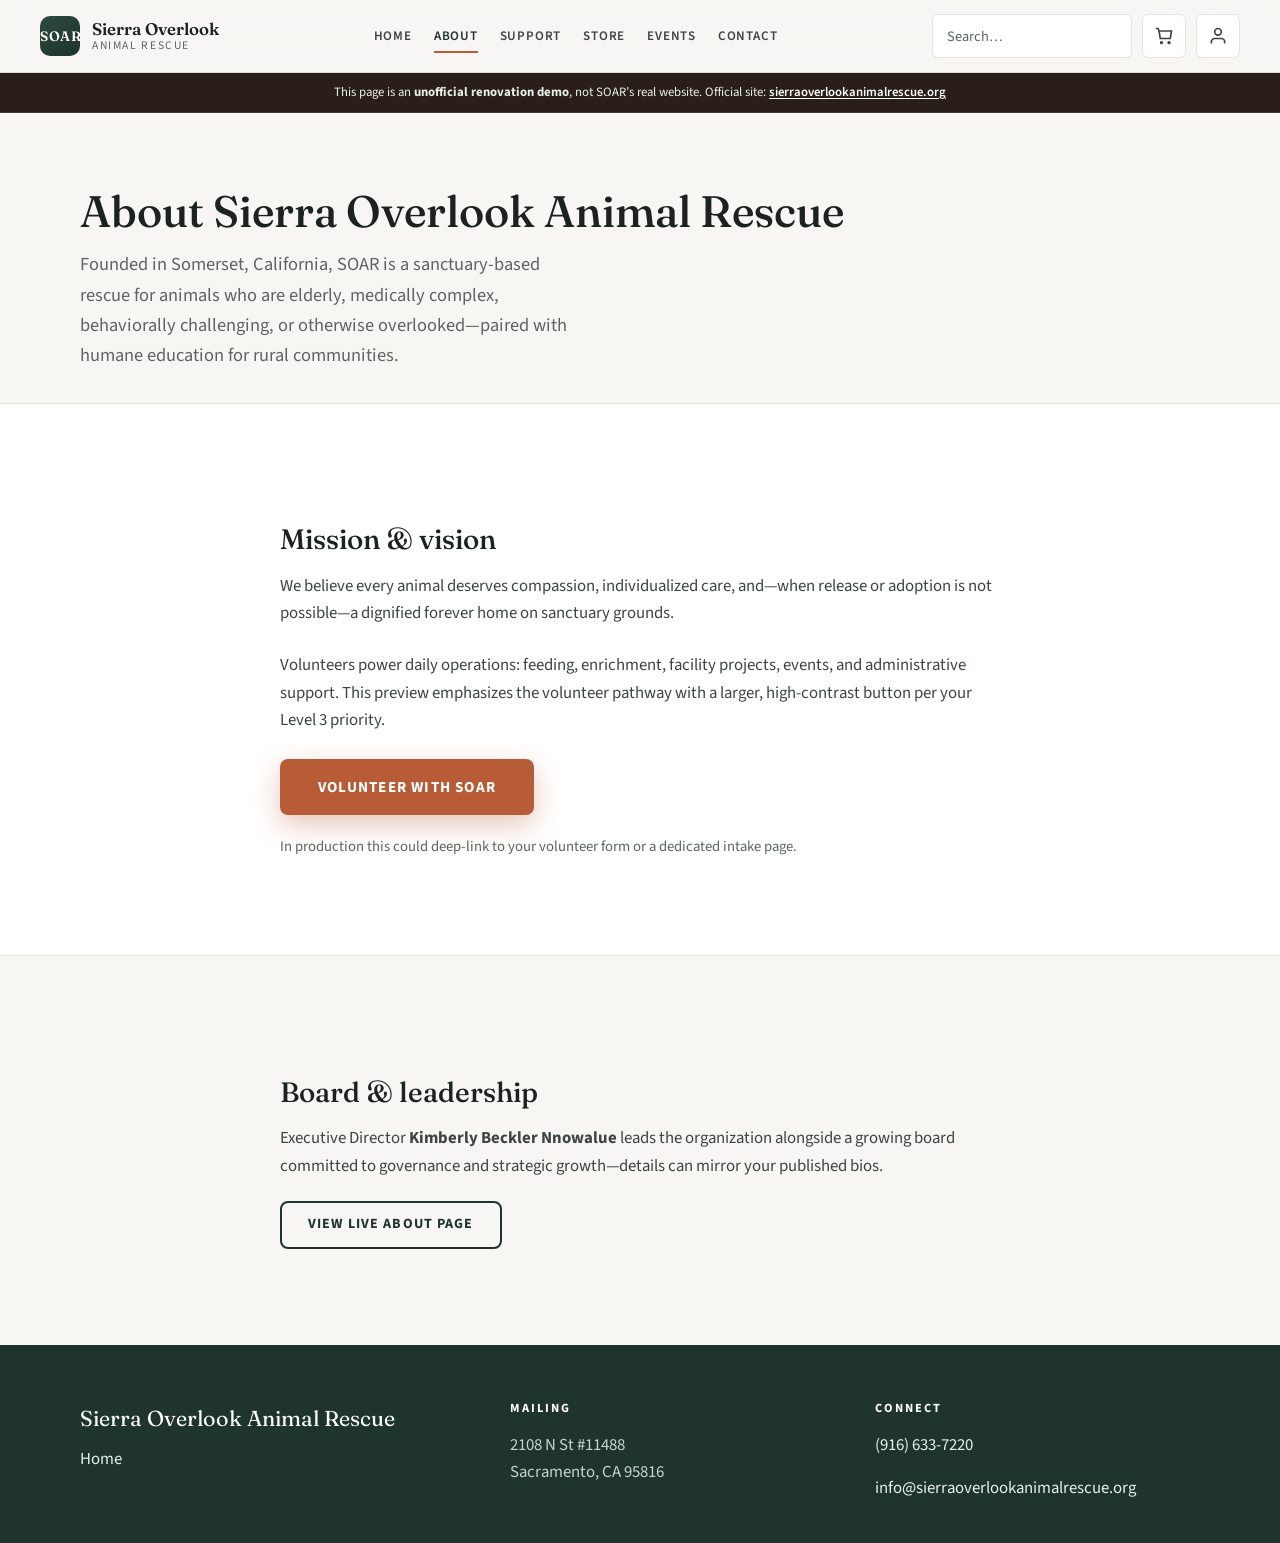
==== about.html @ 107700a0 "feat(soar-demo): add static stakeholder preview with live Wix checkout handoff Purpose - Deliver a n" ====
<!DOCTYPE html>
<html lang="en">
<head>
  <meta charset="UTF-8" />
  <meta name="viewport" content="width=device-width, initial-scale=1.0" />
  <title>SOAR website revamp — unofficial demo · About</title>
  <meta name="description" content="Unofficial demo page — not the official Sierra Overlook Animal Rescue website." />
  <link rel="preconnect" href="https://fonts.googleapis.com" />
  <link rel="preconnect" href="https://fonts.gstatic.com" crossorigin />
  <link href="https://fonts.googleapis.com/css2?family=Fraunces:ital,opsz,wght@0,9..144,400;0,9..144,500;0,9..144,600&family=Source+Sans+3:ital,wght@0,400;0,600;0,700&display=swap" rel="stylesheet" />
  <link rel="stylesheet" href="css/soar-prototype.css" />
</head>
<body>
  <header class="site-header">
    <div class="site-header__inner">
      <a class="brand" href="index.html">
        <span class="brand__mark" aria-hidden="true">SOAR</span>
        <span class="brand__text">
          <span class="brand__name">Sierra Overlook</span>
          <span class="brand__tag">Animal Rescue</span>
        </span>
      </a>
      <button type="button" class="nav-toggle" aria-label="Open menu" aria-expanded="false"><span></span></button>
      <div class="nav-primary-wrap">
        <nav aria-label="Primary">
          <ul class="nav-primary">
            <li><a href="index.html">Home</a></li>
            <li><a href="about.html" aria-current="page">About</a></li>
            <li><a href="support.html">Support</a></li>
            <li><a href="store.html">Store</a></li>
            <li><a href="events.html">Events</a></li>
            <li><a href="index.html#contact">Contact</a></li>
          </ul>
        </nav>
      </div>
      <div class="header-tools">
        <form class="header-search-form" role="search" method="get" action="https://www.sierraoverlookanimalrescue.org/search" target="_blank" rel="noopener noreferrer">
          <input type="search" name="q" class="header-search" placeholder="Search…" aria-label="Search the live SOAR site" autocomplete="off" />
        </form>
        <a class="icon-btn" href="https://www.sierraoverlookanimalrescue.org/cart-page" target="_blank" rel="noopener noreferrer" aria-label="Shopping cart (opens live checkout)">
          <svg viewBox="0 0 24 24" fill="none" stroke="currentColor" stroke-width="2" aria-hidden="true"><path d="M6 6h15l-1.5 9h-12L6 6zm0 0L5 3H2"/><circle cx="9" cy="20" r="1"/><circle cx="18" cy="20" r="1"/></svg>
        </a>
        <a class="icon-btn" href="https://www.sierraoverlookanimalrescue.org/" target="_blank" rel="noopener noreferrer" aria-label="Open live SOAR site" title="Live site (member tools, if enabled)">
          <svg viewBox="0 0 24 24" fill="none" stroke="currentColor" stroke-width="2" aria-hidden="true"><path d="M20 21v-2a4 4 0 0 0-4-4H8a4 4 0 0 0-4 4v2"/><circle cx="12" cy="7" r="4"/></svg>
        </a>
      </div>
    </div>
  </header>
  <p class="demo-disclaimer" role="note">This page is an <strong>unofficial renovation demo</strong>, not SOAR’s real website. Official site: <a href="https://www.sierraoverlookanimalrescue.org/" target="_blank" rel="noopener noreferrer">sierraoverlookanimalrescue.org</a></p>

  <main>
    <div class="wrap page-hero">
      <h1>About Sierra Overlook Animal Rescue</h1>
      <p class="lede">Founded in Somerset, California, SOAR is a sanctuary-based rescue for animals who are elderly, medically complex, behaviorally challenging, or otherwise overlooked—paired with humane education for rural communities.</p>
    </div>

    <section class="section section--surface">
      <div class="wrap" style="max-width:720px;">
        <h2 style="font-size:1.75rem;margin-bottom:16px;">Mission &amp; vision</h2>
        <p style="margin-bottom:24px;">We believe every animal deserves compassion, individualized care, and—when release or adoption is not possible—a dignified forever home on sanctuary grounds.</p>
        <p style="margin-bottom:24px;">Volunteers power daily operations: feeding, enrichment, facility projects, events, and administrative support. This preview emphasizes the volunteer pathway with a larger, high-contrast button per your Level 3 priority.</p>
        <a class="btn btn--primary btn--volunteer" href="mailto:info@sierraoverlookanimalrescue.org?subject=Volunteer%20inquiry">Volunteer with SOAR</a>
        <p style="margin-top:20px;font-size:0.92rem;color:var(--muted);">In production this could deep-link to your volunteer form or a dedicated intake page.</p>
      </div>
    </section>

    <section class="section">
      <div class="wrap" style="max-width:720px;">
        <h2 style="font-size:1.75rem;margin-bottom:16px;">Board &amp; leadership</h2>
        <p>Executive Director <strong>Kimberly Beckler Nnowalue</strong> leads the organization alongside a growing board committed to governance and strategic growth—details can mirror your published bios.</p>
        <p style="margin-top:20px;"><a class="btn btn--outline" href="https://www.sierraoverlookanimalrescue.org/about-soar" target="_blank" rel="noopener noreferrer">View live About page</a></p>
      </div>
    </section>
  </main>

  <footer class="site-footer">
    <div class="wrap footer-grid">
      <div>
        <p class="footer-brand">Sierra Overlook Animal Rescue</p>
        <p><a href="index.html">Home</a></p>
      </div>
      <div>
        <h3>Mailing</h3>
        <p>2108 N St #11488<br />Sacramento, CA 95816</p>
      </div>
      <div>
        <h3>Connect</h3>
        <p><a href="tel:+19166337220">(916) 633-7220</a></p>
        <p><a href="mailto:info@sierraoverlookanimalrescue.org">info@sierraoverlookanimalrescue.org</a></p>
      </div>
    </div>
  </footer>
  <script src="js/nav.js"></script>
</body>
</html>
---- css/soar-prototype.css ----
/* SOAR executive preview — modern minimal nonprofit prototype
   Replace Unsplash placeholders with Dropbox / brand photography before launch. */

:root {
  --bg: #f7f6f3;
  --bg-warm: #f0ebe3;
  --surface: #ffffff;
  --ink: #1c221e;
  --ink-soft: #3d4540;
  --muted: #5c6560;
  --line: rgba(28, 34, 30, 0.12);
  --forest: #2c4a3e;
  --forest-deep: #1e342c;
  --sage: #5a7d6c;
  --accent: #b85c38;
  --accent-hover: #9d4d2e;
  --accent-soft: rgba(184, 92, 56, 0.12);
  --sky: #3a6b7a;
  --radius: 10px;
  --radius-lg: 16px;
  --shadow: 0 18px 50px rgba(28, 34, 30, 0.08);
  --shadow-sm: 0 6px 24px rgba(28, 34, 30, 0.06);
  --font-sans: "Source Sans 3", system-ui, -apple-system, sans-serif;
  --font-display: "Fraunces", Georgia, "Times New Roman", serif;
  --max: 1120px;
  --header-h: 72px;
  --tool-size: 44px;
}

*,
*::before,
*::after {
  box-sizing: border-box;
}

html {
  scroll-behavior: smooth;
}

body {
  margin: 0;
  font-family: var(--font-sans);
  font-size: 1.05rem;
  line-height: 1.65;
  color: var(--ink-soft);
  background: var(--bg);
  -webkit-font-smoothing: antialiased;
}

img {
  max-width: 100%;
  height: auto;
  display: block;
}

a {
  color: var(--forest-deep);
  text-decoration-thickness: 1px;
  text-underline-offset: 3px;
}

a:hover {
  color: var(--accent);
}

h1,
h2,
h3,
h4 {
  font-family: var(--font-display);
  font-weight: 500;
  color: var(--ink);
  line-height: 1.2;
}

p {
  margin: 0 0 1rem;
}

p:last-child {
  margin-bottom: 0;
}

.wrap {
  width: min(100% - 40px, var(--max));
  margin-inline: auto;
}

/* —— Header —— */
.demo-disclaimer {
  margin: 0;
  padding: 10px 20px;
  text-align: center;
  font-size: 0.8rem;
  line-height: 1.45;
  color: #e8f0ec;
  background: #2a1f18;
  border-bottom: 1px solid rgba(255, 255, 255, 0.12);
}

.demo-disclaimer a {
  color: #fff;
  font-weight: 600;
  text-decoration: underline;
  text-underline-offset: 2px;
}

.demo-disclaimer a:hover {
  color: #f0d6c8;
}

.site-header {
  position: sticky;
  top: 0;
  z-index: 50;
  background: rgba(247, 246, 243, 0.92);
  backdrop-filter: blur(12px);
  border-bottom: 1px solid var(--line);
}

.site-header__inner {
  display: flex;
  align-items: center;
  justify-content: space-between;
  gap: 20px;
  min-height: var(--header-h);
  width: min(100% - 40px, calc(var(--max) + 80px));
  margin-inline: auto;
  padding-block: 10px;
}

.brand {
  display: flex;
  align-items: center;
  gap: 12px;
  text-decoration: none;
  color: inherit;
  flex-shrink: 0;
}

.brand__mark {
  width: 40px;
  height: 40px;
  border-radius: 10px;
  background: linear-gradient(145deg, var(--forest), var(--forest-deep));
  display: grid;
  place-items: center;
  color: #fff;
  font-family: var(--font-display);
  font-size: 0.85rem;
  font-weight: 600;
  letter-spacing: 0.04em;
}

.brand__text {
  display: flex;
  flex-direction: column;
  line-height: 1.15;
}

.brand__name {
  font-family: var(--font-display);
  font-weight: 600;
  font-size: 1.05rem;
  color: var(--ink);
}

.brand__tag {
  font-size: 0.72rem;
  letter-spacing: 0.14em;
  text-transform: uppercase;
  color: var(--muted);
}

.nav-primary {
  display: flex;
  flex-wrap: wrap;
  align-items: center;
  justify-content: center;
  gap: 6px 22px;
  list-style: none;
  margin: 0;
  padding: 0;
}

.nav-primary a {
  font-size: 0.82rem;
  font-weight: 600;
  letter-spacing: 0.06em;
  text-transform: uppercase;
  text-decoration: none;
  color: var(--ink-soft);
  padding: 6px 0;
  border-bottom: 2px solid transparent;
}

.nav-primary a:hover,
.nav-primary a[aria-current="page"] {
  color: var(--forest-deep);
  border-bottom-color: var(--accent);
}

.header-tools {
  display: flex;
  align-items: center;
  gap: 10px;
  flex-shrink: 0;
}

.header-search-form {
  margin: 0;
  display: flex;
  align-items: center;
}

.header-search {
  width: min(200px, 28vw);
  height: var(--tool-size);
  padding: 0 14px;
  border: 1px solid var(--line);
  border-radius: 6px;
  background: var(--surface);
  font: inherit;
  font-size: 0.9rem;
  color: var(--ink);
  outline: none;
  transition: border-color 0.2s, box-shadow 0.2s;
}

.header-search:focus {
  border-color: var(--forest);
  box-shadow: 0 0 0 3px rgba(44, 74, 62, 0.15);
}

.header-search::placeholder {
  color: var(--muted);
}

.icon-btn {
  width: var(--tool-size);
  height: var(--tool-size);
  display: inline-flex;
  align-items: center;
  justify-content: center;
  border: 1px solid var(--line);
  border-radius: 6px;
  background: var(--surface);
  color: var(--ink-soft);
  text-decoration: none;
  transition: background 0.2s, border-color 0.2s, color 0.2s;
}

.icon-btn:hover {
  background: var(--bg-warm);
  border-color: rgba(44, 74, 62, 0.25);
  color: var(--forest-deep);
}

.icon-btn svg {
  width: 20px;
  height: 20px;
}

.nav-toggle {
  display: none;
  width: var(--tool-size);
  height: var(--tool-size);
  border: 1px solid var(--line);
  border-radius: 6px;
  background: var(--surface);
  align-items: center;
  justify-content: center;
  cursor: pointer;
}

.nav-toggle span {
  display: block;
  width: 18px;
  height: 2px;
  background: var(--ink);
  position: relative;
}

.nav-toggle span::before,
.nav-toggle span::after {
  content: "";
  position: absolute;
  left: 0;
  width: 18px;
  height: 2px;
  background: var(--ink);
}

.nav-toggle span::before {
  top: -6px;
}
.nav-toggle span::after {
  top: 6px;
}

@media (max-width: 1020px) {
  .nav-toggle {
    display: inline-flex;
  }

  .nav-primary-wrap {
    position: fixed;
    inset: var(--header-h) 0 auto 0;
    background: var(--surface);
    border-bottom: 1px solid var(--line);
    padding: 20px 24px 24px;
    box-shadow: var(--shadow);
    display: none;
    z-index: 49;
  }

  body.nav-open .nav-primary-wrap {
    display: block;
  }

  .nav-primary {
    flex-direction: column;
    align-items: flex-start;
    gap: 4px;
  }

  .nav-primary a {
    display: block;
    padding: 10px 0;
    width: 100%;
    border-bottom: 1px solid var(--line);
  }

  .header-tools {
    gap: 8px;
  }

  .header-search {
    width: min(140px, 22vw);
    font-size: 0.85rem;
    padding: 0 10px;
  }
}

@media (max-width: 520px) {
  .header-search {
    display: none;
  }
}

/* —— Buttons —— */
.btn-row {
  display: flex;
  flex-wrap: wrap;
  gap: 12px 14px;
  align-items: center;
}

.btn {
  display: inline-flex;
  align-items: center;
  justify-content: center;
  gap: 8px;
  min-height: 48px;
  padding: 0 26px;
  font-family: var(--font-sans);
  font-size: 0.88rem;
  font-weight: 700;
  letter-spacing: 0.08em;
  text-transform: uppercase;
  text-decoration: none;
  border-radius: 8px;
  border: 2px solid transparent;
  cursor: pointer;
  transition: transform 0.15s, box-shadow 0.2s, background 0.2s, border-color 0.2s, color 0.2s;
}

.btn:active {
  transform: translateY(1px);
}

.btn--primary {
  background: var(--accent);
  color: #fff;
  border-color: var(--accent);
  box-shadow: 0 10px 28px rgba(184, 92, 56, 0.35);
}

.btn--primary:hover {
  background: var(--accent-hover);
  border-color: var(--accent-hover);
  color: #fff;
}

.btn--forest {
  background: var(--forest-deep);
  color: #fff;
  border-color: var(--forest-deep);
  box-shadow: 0 10px 28px rgba(30, 52, 44, 0.25);
}

.btn--forest:hover {
  background: #152a23;
  border-color: #152a23;
  color: #fff;
}

.btn--outline {
  background: transparent;
  color: var(--forest-deep);
  border-color: var(--forest-deep);
}

.btn--outline:hover {
  background: rgba(44, 74, 62, 0.08);
  color: var(--forest-deep);
}

.btn--loud {
  min-height: 54px;
  padding: 0 32px;
  font-size: 0.9rem;
}

.btn--volunteer {
  min-height: 56px;
  padding: 0 36px;
  font-size: 0.95rem;
}

/* —— Hero —— */
.hero {
  padding: clamp(48px, 8vw, 96px) 0 clamp(56px, 10vw, 100px);
}

.hero__grid {
  display: grid;
  grid-template-columns: 1fr 1fr;
  gap: clamp(32px, 5vw, 72px);
  align-items: center;
}

.hero__eyebrow {
  font-size: 0.75rem;
  letter-spacing: 0.2em;
  text-transform: uppercase;
  color: var(--sage);
  font-weight: 700;
  margin-bottom: 14px;
}

.hero h1 {
  font-size: clamp(2.1rem, 4.2vw, 3.25rem);
  margin: 0 0 16px;
  max-width: 14ch;
}

.hero__lead {
  font-size: 1.12rem;
  color: var(--muted);
  max-width: 42ch;
  margin-bottom: 28px;
}

.hero__visual {
  position: relative;
  border-radius: var(--radius-lg);
  overflow: hidden;
  box-shadow: var(--shadow);
  aspect-ratio: 4 / 3;
}

.hero__visual img {
  width: 100%;
  height: 100%;
  object-fit: cover;
}

.donate-card {
  background: var(--surface);
  border-radius: var(--radius-lg);
  padding: clamp(22px, 3vw, 30px);
  border: 1px solid var(--line);
  box-shadow: var(--shadow-sm);
  margin-top: 0;
}

.donate-card h2 {
  font-size: 1.35rem;
  margin: 0 0 8px;
  color: var(--forest-deep);
}

.donate-card__sub {
  font-size: 0.95rem;
  color: var(--muted);
  margin-bottom: 20px;
}

.donate-card__fields {
  display: grid;
  gap: 14px;
  margin-bottom: 18px;
}

.donate-card label {
  display: block;
  font-size: 0.72rem;
  font-weight: 700;
  letter-spacing: 0.12em;
  text-transform: uppercase;
  color: var(--muted);
  margin-bottom: 8px;
}

.chip-row {
  display: flex;
  flex-wrap: wrap;
  gap: 8px;
}

.chip {
  padding: 8px 14px;
  border-radius: 999px;
  border: 1px solid var(--line);
  background: var(--bg);
  font-size: 0.85rem;
  font-weight: 600;
  cursor: pointer;
  color: var(--ink-soft);
}

a.chip {
  text-decoration: none;
  display: inline-block;
}

a.chip:hover {
  border-color: rgba(44, 74, 62, 0.35);
  color: var(--forest-deep);
}

.chip--active {
  background: var(--forest-deep);
  color: #fff;
  border-color: var(--forest-deep);
}

a.chip--active:hover {
  color: #fff;
  border-color: var(--forest-deep);
  opacity: 0.92;
}

@media (max-width: 900px) {
  .hero__grid {
    grid-template-columns: 1fr;
  }

  .hero__visual {
    order: -1;
    max-height: 320px;
  }

  .donate-card {
    margin-top: 8px;
  }
}

/* —— Sections —— */
.section {
  padding: clamp(56px, 9vw, 96px) 0;
}

.section--tight {
  padding: clamp(40px, 6vw, 64px) 0;
}

.section--surface {
  background: var(--surface);
  border-block: 1px solid var(--line);
}

.section__head {
  max-width: 640px;
  margin-bottom: 40px;
}

.section__head h2 {
  font-size: clamp(1.75rem, 3vw, 2.25rem);
  margin: 0 0 12px;
}

.section__head p {
  color: var(--muted);
  font-size: 1.05rem;
}

/* Initiatives — loud CTAs, aligned button row */
.init-grid {
  display: grid;
  grid-template-columns: repeat(3, 1fr);
  gap: 24px;
}

.init-card {
  background: var(--bg);
  border-radius: var(--radius-lg);
  padding: 28px 24px 24px;
  border: 1px solid var(--line);
  display: flex;
  flex-direction: column;
  min-height: 100%;
}

.init-card h3 {
  font-size: 1.25rem;
  margin: 0 0 12px;
}

.init-card p {
  flex: 1;
  font-size: 0.98rem;
  color: var(--muted);
  margin-bottom: 22px;
}

.init-card .btn {
  align-self: flex-start;
  width: 100%;
  max-width: 100%;
}

@media (max-width: 860px) {
  .init-grid {
    grid-template-columns: 1fr;
  }
}

/* Foster — equal-height cards */
.foster-grid {
  display: grid;
  grid-template-columns: repeat(2, 1fr);
  gap: 28px;
  align-items: stretch;
}

.foster-card {
  background: var(--surface);
  border-radius: var(--radius-lg);
  border: 1px solid var(--line);
  overflow: hidden;
  box-shadow: var(--shadow-sm);
  display: flex;
  flex-direction: column;
  min-height: 100%;
}

.foster-card__media {
  aspect-ratio: 16 / 10;
  overflow: hidden;
}

.foster-card__media img {
  width: 100%;
  height: 100%;
  object-fit: cover;
}

.foster-card__body {
  padding: 22px 22px 26px;
  display: flex;
  flex-direction: column;
  flex: 1;
  background: linear-gradient(180deg, #f8faf8 0%, #eef4f0 100%);
}

.foster-card__meta {
  font-size: 0.78rem;
  font-weight: 700;
  letter-spacing: 0.1em;
  text-transform: uppercase;
  color: var(--sky);
  margin-bottom: 6px;
}

.foster-card h3 {
  margin: 0 0 12px;
  font-size: 1.35rem;
}

.foster-card__story {
  font-size: 0.95rem;
  color: var(--ink-soft);
  flex: 1;
  margin-bottom: 18px;
}

@media (max-width: 720px) {
  .foster-grid {
    grid-template-columns: 1fr;
  }
}

/* Services — narrow cards, not a wide tracking table */
.services-grid {
  display: grid;
  grid-template-columns: repeat(3, minmax(0, 280px));
  gap: 20px;
  justify-content: center;
}

.service-card {
  background: var(--surface);
  border: 1px solid var(--line);
  border-radius: var(--radius);
  padding: 22px 20px;
  text-align: center;
  box-shadow: var(--shadow-sm);
}

.service-card h3 {
  font-size: 1.1rem;
  margin: 0 0 10px;
}

.service-card__price {
  font-family: var(--font-display);
  font-size: 1.65rem;
  color: var(--forest-deep);
  margin-bottom: 6px;
}

.service-card__note {
  font-size: 0.85rem;
  color: var(--muted);
  margin-bottom: 16px;
}

@media (max-width: 900px) {
  .services-grid {
    grid-template-columns: 1fr;
    max-width: 320px;
    margin-inline: auto;
  }
}

/* Experience SOAR — full viewport width */
.experience-bleed {
  width: 100vw;
  margin-left: calc(50% - 50vw);
  margin-right: calc(50% - 50vw);
  position: relative;
  min-height: min(420px, 70vh);
  display: flex;
  align-items: center;
  justify-content: center;
  background: linear-gradient(105deg, var(--forest-deep) 0%, #2a4d42 45%, #3a5c52 100%);
  color: #e8f0ec;
  overflow: hidden;
}

.experience-bleed__bg {
  position: absolute;
  inset: 0;
  opacity: 0.35;
}

.experience-bleed__bg img {
  width: 100%;
  height: 100%;
  object-fit: cover;
}

.experience-bleed__inner {
  position: relative;
  z-index: 1;
  text-align: center;
  padding: 56px 24px;
  max-width: 720px;
}

.experience-bleed h2 {
  color: #fff;
  font-size: clamp(1.85rem, 4vw, 2.6rem);
  margin: 0 0 16px;
}

.experience-bleed p {
  font-size: 1.1rem;
  opacity: 0.92;
  margin-bottom: 24px;
}

.btn--ghost-light {
  background: transparent;
  color: #fff;
  border-color: rgba(255, 255, 255, 0.55);
}

.btn--ghost-light:hover {
  background: rgba(255, 255, 255, 0.1);
  border-color: rgba(255, 255, 255, 0.85);
  color: #fff;
}

/* Partners */
.partners-strip {
  text-align: center;
}

.partners-strip h2 {
  margin-bottom: 10px;
}

.partners-strip > .wrap > p {
  color: var(--muted);
  max-width: 560px;
  margin: 0 auto 36px;
}

.partner-logos {
  display: flex;
  flex-wrap: wrap;
  justify-content: center;
  align-items: center;
  gap: 40px 56px;
}

.partner-logo {
  display: flex;
  flex-direction: column;
  align-items: center;
  gap: 10px;
  text-decoration: none;
  color: inherit;
}

.partner-logo__box {
  width: min(220px, 70vw);
  height: 88px;
  border-radius: var(--radius);
  border: 1px dashed rgba(44, 74, 62, 0.25);
  background: var(--surface);
  display: grid;
  place-items: center;
  font-family: var(--font-display);
  font-weight: 600;
  font-size: 1rem;
  color: var(--forest-deep);
  padding: 12px;
  text-align: center;
  line-height: 1.3;
}

.partner-logo span {
  font-size: 0.8rem;
  color: var(--muted);
}

.partner-logo__img-wrap {
  height: 100px;
  min-width: 200px;
  max-width: 280px;
  padding: 16px 24px;
  display: flex;
  align-items: center;
  justify-content: center;
  background: var(--surface);
  border-radius: var(--radius);
  border: 1px solid var(--line);
  box-shadow: var(--shadow-sm);
}

.partner-logo__img-wrap img {
  max-height: 72px;
  width: auto;
  max-width: 220px;
  object-fit: contain;
}

/* Footer */
.site-footer {
  background: var(--forest-deep);
  color: #c5d4cc;
  padding: 56px 0 40px;
  margin-top: 0;
}

.site-footer a {
  color: #e8f0ec;
  text-decoration: none;
}

.site-footer a:hover {
  color: #fff;
  text-decoration: underline;
}

.footer-grid {
  display: grid;
  grid-template-columns: 1.2fr 1fr 1fr;
  gap: 40px;
}

.site-footer h3 {
  color: #fff;
  font-size: 0.78rem;
  letter-spacing: 0.16em;
  text-transform: uppercase;
  margin: 0 0 16px;
  font-family: var(--font-sans);
  font-weight: 700;
}

.footer-brand {
  font-family: var(--font-display);
  font-size: 1.35rem;
  color: #fff;
  margin-bottom: 10px;
}

.social-row {
  display: flex;
  flex-wrap: wrap;
  gap: 14px 20px;
  margin-top: 18px;
}

.social-row a {
  font-size: 0.9rem;
  font-weight: 600;
}

.footer-note {
  margin-top: 40px;
  padding-top: 24px;
  border-top: 1px solid rgba(255, 255, 255, 0.12);
  font-size: 0.85rem;
  opacity: 0.75;
}

@media (max-width: 760px) {
  .footer-grid {
    grid-template-columns: 1fr;
  }
}

/* —— Inner pages —— */
.page-hero {
  padding: clamp(40px, 6vw, 72px) 0 32px;
}

.page-hero h1 {
  font-size: clamp(2rem, 4vw, 2.75rem);
  margin: 0 0 12px;
}

.page-hero .lede {
  font-size: 1.15rem;
  color: var(--muted);
  max-width: 56ch;
}

.split-support {
  display: grid;
  grid-template-columns: 1fr 1fr;
  gap: clamp(28px, 5vw, 56px);
  align-items: start;
  padding-bottom: 80px;
}

.split-support__visual {
  border-radius: var(--radius-lg);
  overflow: hidden;
  box-shadow: var(--shadow);
  position: sticky;
  top: calc(var(--header-h) + 24px);
}

.split-support__visual img {
  width: 100%;
  height: auto;
  object-fit: cover;
}

.split-support__content .stack > * + * {
  margin-top: 28px;
}

@media (max-width: 860px) {
  .split-support {
    grid-template-columns: 1fr;
  }

  .split-support__visual {
    position: static;
    max-height: 280px;
  }

  .split-support__visual img {
    height: 100%;
    object-fit: cover;
  }
}

/* Store */
.store-toolbar {
  display: flex;
  flex-wrap: wrap;
  align-items: center;
  justify-content: space-between;
  gap: 16px;
  margin-bottom: 32px;
  padding-bottom: 20px;
  border-bottom: 1px solid var(--line);
}

.store-sort {
  display: flex;
  align-items: center;
  gap: 12px;
}

.store-sort label {
  font-size: 0.78rem;
  font-weight: 700;
  letter-spacing: 0.1em;
  text-transform: uppercase;
  color: var(--muted);
}

.store-sort select {
  height: var(--tool-size);
  padding: 0 14px;
  border-radius: 6px;
  border: 1px solid var(--line);
  background: var(--surface);
  font: inherit;
  min-width: 200px;
}

.store-intro {
  max-width: 720px;
  margin-bottom: 8px;
}

.store-intro p {
  color: var(--muted);
  font-size: 1.05rem;
}

.product-grid {
  display: grid;
  grid-template-columns: repeat(auto-fill, minmax(240px, 1fr));
  gap: 28px;
}

.product-card {
  background: var(--surface);
  border-radius: var(--radius);
  border: 1px solid var(--line);
  overflow: hidden;
  box-shadow: var(--shadow-sm);
}

a.product-card {
  text-decoration: none;
  color: inherit;
  display: block;
  transition: box-shadow 0.2s, transform 0.15s;
}

a.product-card:hover {
  box-shadow: var(--shadow);
  transform: translateY(-2px);
}

.product-card__img {
  aspect-ratio: 1;
  background: var(--bg-warm);
}

.product-card__img img {
  width: 100%;
  height: 100%;
  object-fit: cover;
}

.product-card__body {
  padding: 16px 18px 20px;
}

.product-card h3 {
  font-size: 1rem;
  margin: 0 0 6px;
}

.product-card__price {
  font-weight: 700;
  color: var(--forest-deep);
}

.product-card__badge {
  display: inline-block;
  margin-top: 10px;
  font-size: 0.72rem;
  font-weight: 700;
  letter-spacing: 0.08em;
  text-transform: uppercase;
  color: var(--accent);
}

/* Events */
.events-filter {
  display: flex;
  gap: 10px;
  margin-bottom: 28px;
  flex-wrap: wrap;
}

.filter-pill {
  padding: 10px 18px;
  border-radius: 999px;
  border: 1px solid var(--line);
  background: var(--surface);
  font-weight: 600;
  font-size: 0.85rem;
  cursor: pointer;
}

a.filter-pill {
  text-decoration: none;
  color: inherit;
  display: inline-block;
}

a.filter-pill:hover {
  border-color: rgba(44, 74, 62, 0.35);
}

.filter-pill--on {
  background: var(--forest-deep);
  color: #fff;
  border-color: var(--forest-deep);
}

a.filter-pill--on:hover {
  color: #fff;
  opacity: 0.92;
}

.event-list {
  display: flex;
  flex-direction: column;
  gap: 32px;
}

.event-card {
  display: grid;
  grid-template-columns: minmax(200px, 340px) 1fr;
  gap: 28px;
  align-items: start;
  background: var(--surface);
  border: 1px solid var(--line);
  border-radius: var(--radius-lg);
  padding: 20px;
  box-shadow: var(--shadow-sm);
}

.event-card__media {
  border-radius: var(--radius);
  overflow: hidden;
  background: #111;
  aspect-ratio: 4 / 3;
}

.event-card__media img {
  width: 100%;
  height: 100%;
  object-fit: contain;
  object-position: center center;
  background: #1a1a1a;
}

.event-card__past {
  display: inline-block;
  font-size: 0.7rem;
  font-weight: 800;
  letter-spacing: 0.12em;
  text-transform: uppercase;
  background: var(--bg-warm);
  color: var(--muted);
  padding: 6px 10px;
  border-radius: 6px;
  margin-bottom: 10px;
}

.event-card h2 {
  font-size: 1.35rem;
  margin: 0 0 8px;
}

.event-card .btn {
  margin-top: 16px;
}

@media (max-width: 720px) {
  .event-card {
    grid-template-columns: 1fr;
  }
}

.prototype-badge {
  position: fixed;
  bottom: 16px;
  left: 16px;
  z-index: 100;
  background: var(--ink);
  color: #fff;
  font-size: 0.68rem;
  font-weight: 700;
  letter-spacing: 0.14em;
  text-transform: uppercase;
  padding: 8px 12px;
  border-radius: 6px;
  opacity: 0.85;
  pointer-events: none;
}
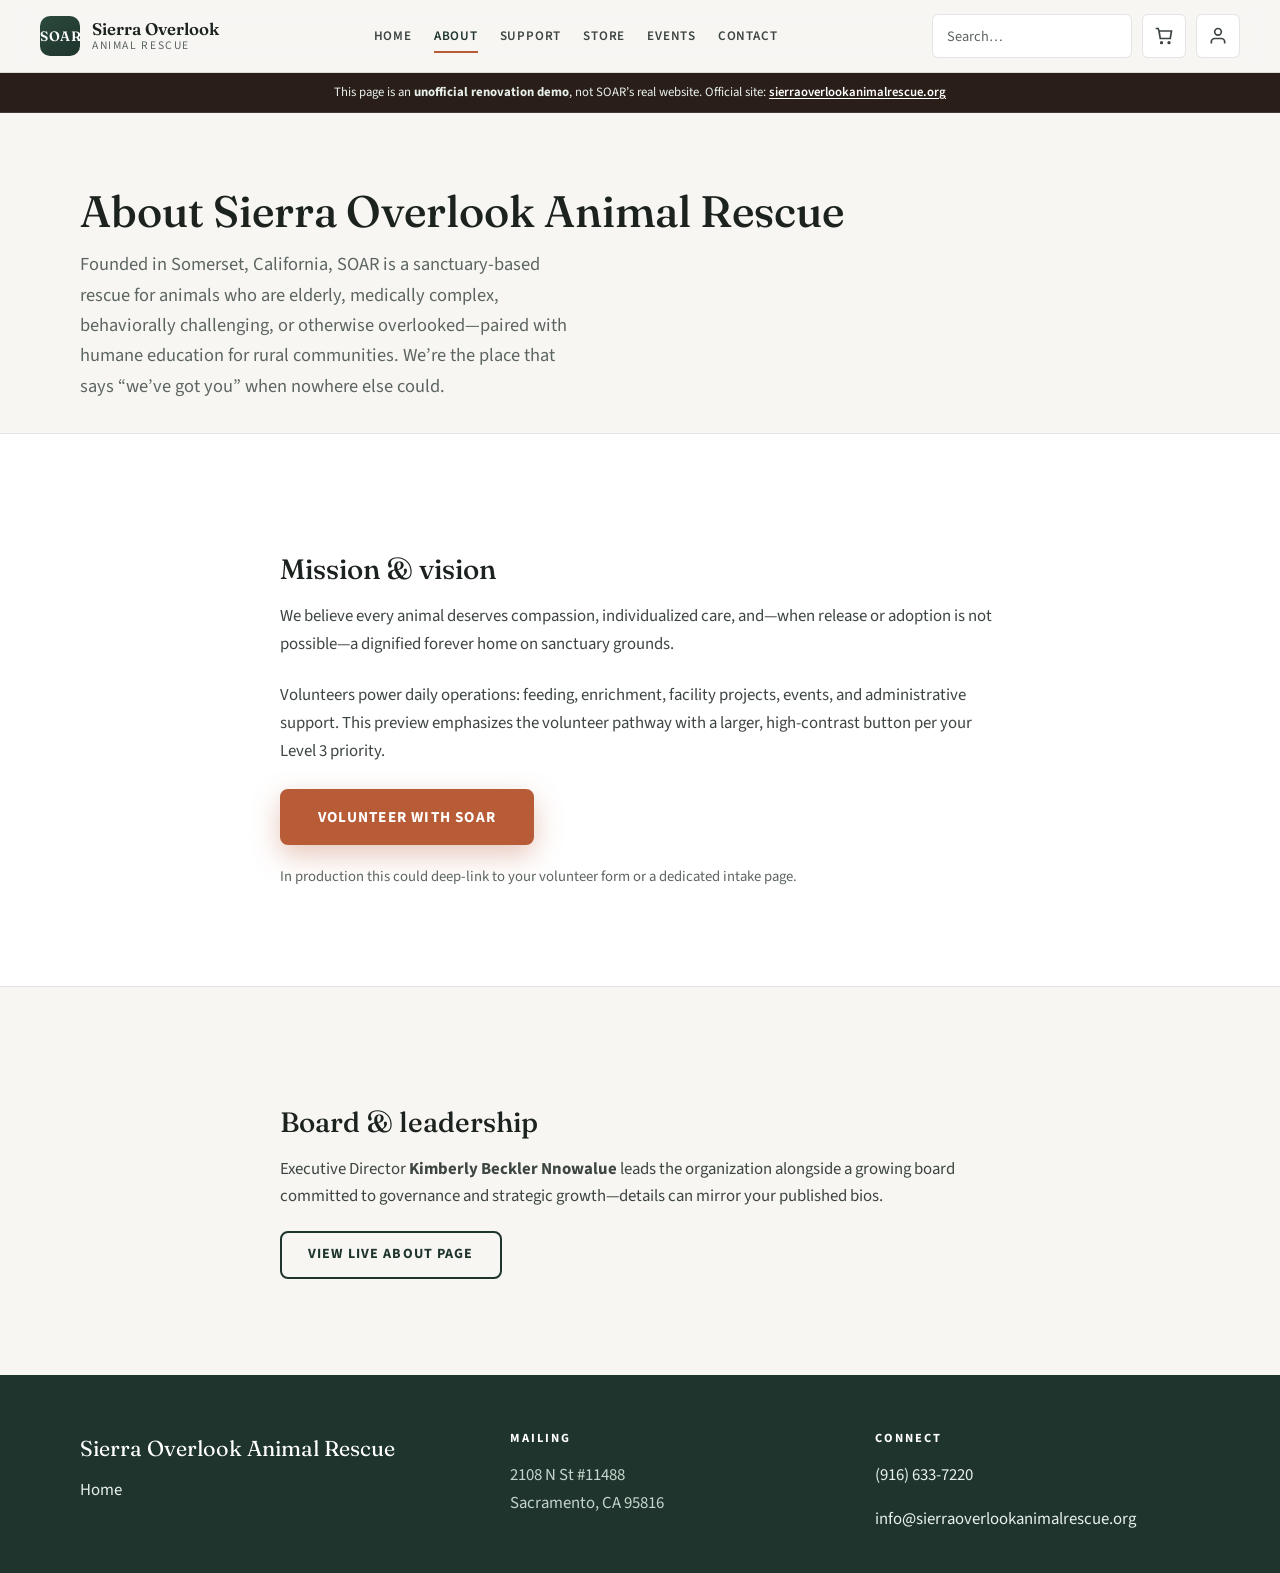
==== commit 49328573: "feat(soar-demo): polish stakeholder preview for executive walkthrough Content and UX - Add full-blee" ====
--- a/about.html
+++ b/about.html
@@ -51,7 +51,7 @@
   <main>
     <div class="wrap page-hero">
       <h1>About Sierra Overlook Animal Rescue</h1>
-      <p class="lede">Founded in Somerset, California, SOAR is a sanctuary-based rescue for animals who are elderly, medically complex, behaviorally challenging, or otherwise overlooked—paired with humane education for rural communities.</p>
+      <p class="lede">Founded in Somerset, California, SOAR is a sanctuary-based rescue for animals who are elderly, medically complex, behaviorally challenging, or otherwise overlooked—paired with humane education for rural communities. We’re the place that says “we’ve got you” when nowhere else could.</p>
     </div>
 
     <section class="section section--surface">
--- a/css/soar-prototype.css
+++ b/css/soar-prototype.css
@@ -430,7 +430,44 @@
 
 /* —— Hero —— */
 .hero {
+  position: relative;
+  isolation: isolate;
   padding: clamp(48px, 8vw, 96px) 0 clamp(56px, 10vw, 100px);
+  overflow: hidden;
+}
+
+.hero__backdrop {
+  position: absolute;
+  inset: 0;
+  z-index: 0;
+  pointer-events: none;
+}
+
+.hero__backdrop img {
+  width: 100%;
+  height: 100%;
+  object-fit: cover;
+  object-position: center 35%;
+  transform: scale(1.03);
+  filter: saturate(1.08) contrast(1.03);
+}
+
+.hero__backdrop::after {
+  content: "";
+  position: absolute;
+  inset: 0;
+  background: linear-gradient(
+    115deg,
+    rgba(247, 246, 243, 0.97) 0%,
+    rgba(247, 246, 243, 0.88) 32%,
+    rgba(247, 246, 243, 0.72) 52%,
+    rgba(247, 246, 243, 0.38) 100%
+  );
+}
+
+.hero > .wrap {
+  position: relative;
+  z-index: 1;
 }
 
 .hero__grid {
@@ -611,6 +648,21 @@
   display: flex;
   flex-direction: column;
   min-height: 100%;
+  overflow: hidden;
+}
+
+.init-card__photo {
+  height: 158px;
+  margin: -28px -24px 18px;
+  overflow: hidden;
+  border-radius: var(--radius-lg) var(--radius-lg) 0 0;
+}
+
+.init-card__photo img {
+  width: 100%;
+  height: 100%;
+  object-fit: cover;
+  object-position: center;
 }
 
 .init-card h3 {
@@ -1084,7 +1136,9 @@
 .product-card__img img {
   width: 100%;
   height: 100%;
-  object-fit: cover;
+  object-fit: contain;
+  object-position: center;
+  background: var(--bg-warm);
 }
 
 .product-card__body {
@@ -1131,21 +1185,23 @@
 
 a.filter-pill {
   text-decoration: none;
-  color: inherit;
   display: inline-block;
+  color: var(--forest-deep);
 }
 
 a.filter-pill:hover {
   border-color: rgba(44, 74, 62, 0.35);
-}
-
-.filter-pill--on {
+  color: var(--forest-deep);
+}
+
+/* a.filter-pill must not use color:inherit — it beats .filter-pill--on and hides text on dark bg */
+a.filter-pill.filter-pill--on {
   background: var(--forest-deep);
   color: #fff;
   border-color: var(--forest-deep);
 }
 
-a.filter-pill--on:hover {
+a.filter-pill.filter-pill--on:hover {
   color: #fff;
   opacity: 0.92;
 }
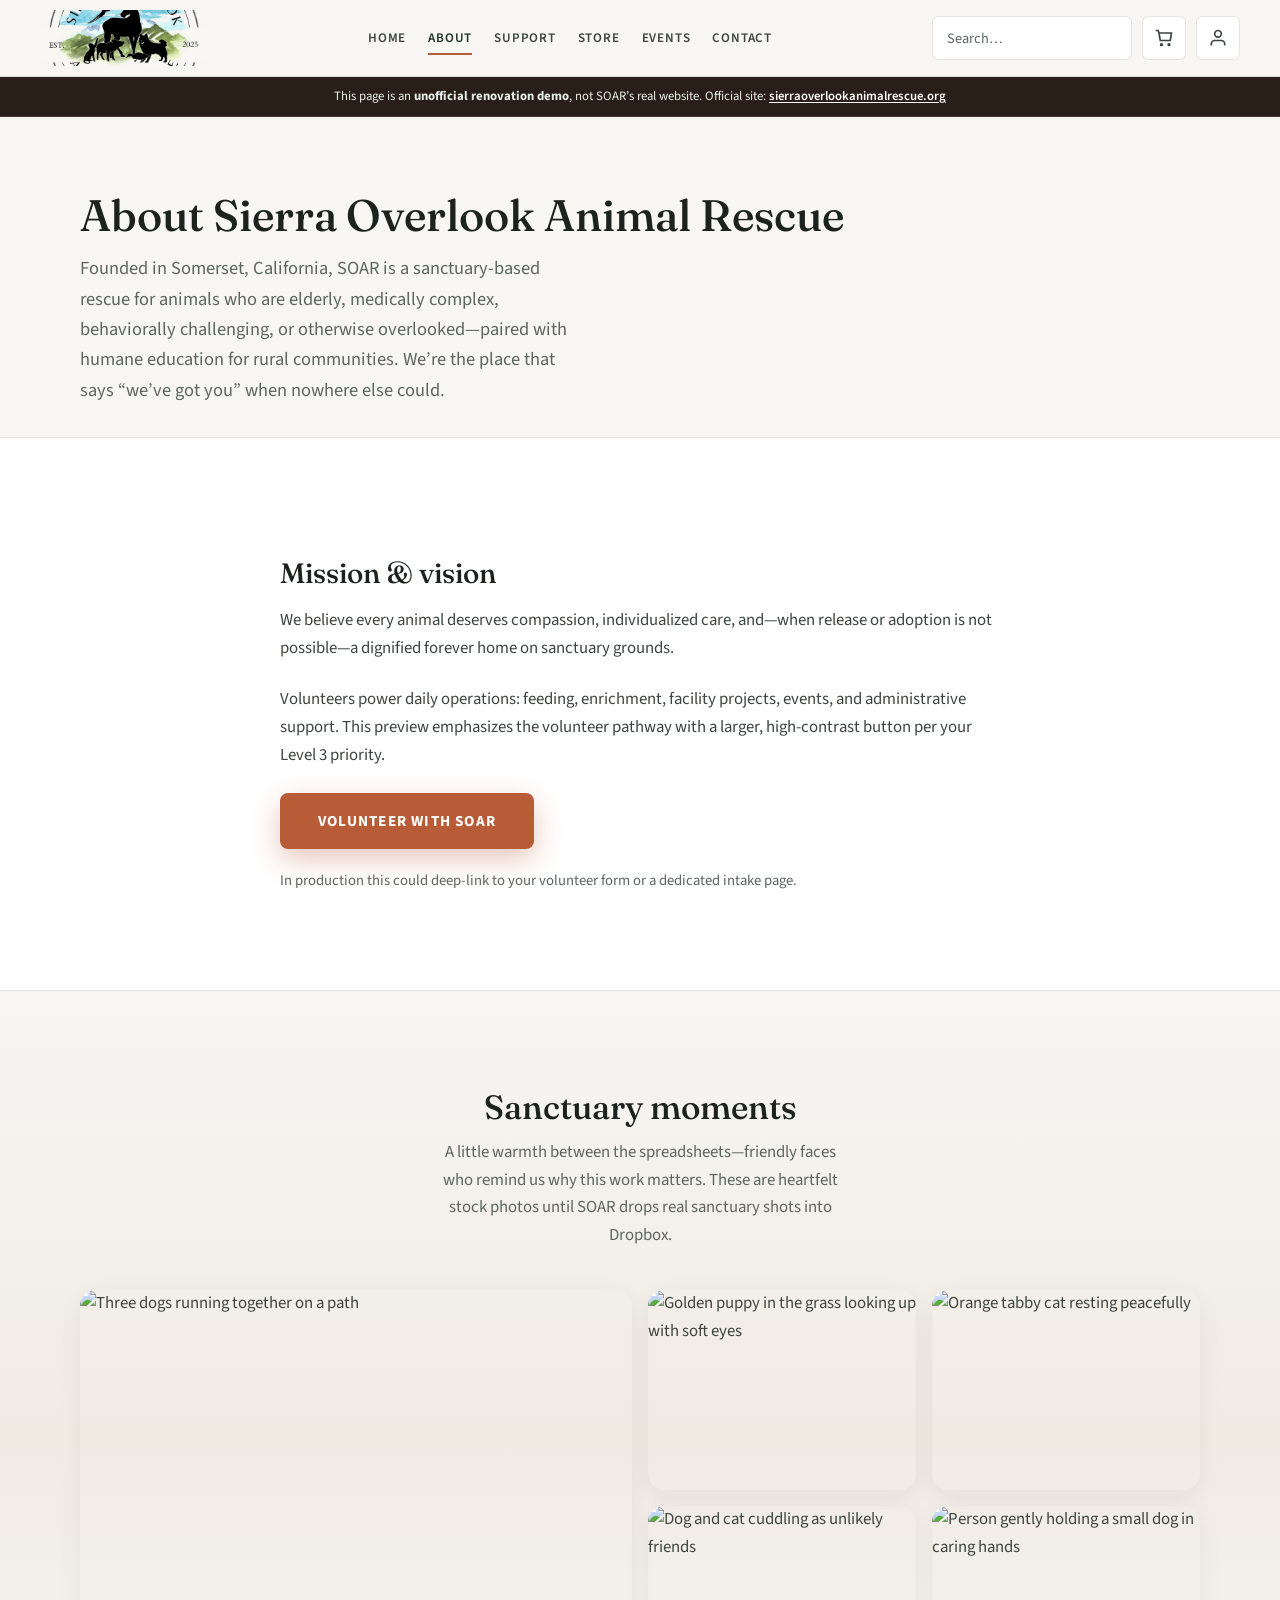
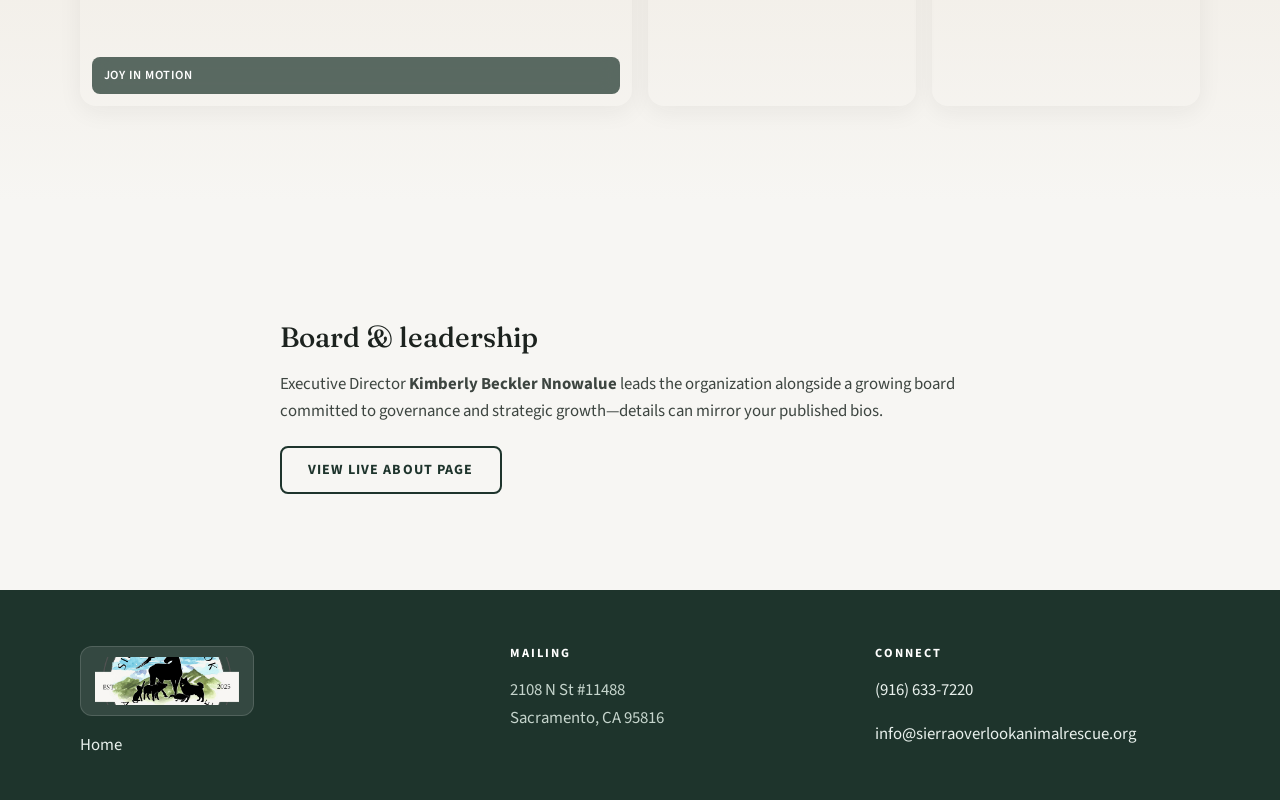
==== commit 7c07bbf9: "feat: official SOAR logo, about gallery, support hero refresh - Vendored Wix SOAR wordmark for heade" ====
--- a/about.html
+++ b/about.html
@@ -2,6 +2,7 @@
 <html lang="en">
 <head>
   <meta charset="UTF-8" />
+  <link rel="icon" href="images/brand/soar-logo.png" type="image/png" />
   <meta name="viewport" content="width=device-width, initial-scale=1.0" />
   <title>SOAR website revamp — unofficial demo · About</title>
   <meta name="description" content="Unofficial demo page — not the official Sierra Overlook Animal Rescue website." />
@@ -14,11 +15,7 @@
   <header class="site-header">
     <div class="site-header__inner">
       <a class="brand" href="index.html">
-        <span class="brand__mark" aria-hidden="true">SOAR</span>
-        <span class="brand__text">
-          <span class="brand__name">Sierra Overlook</span>
-          <span class="brand__tag">Animal Rescue</span>
-        </span>
+        <img class="brand__logo" src="images/brand/soar-logo.png" alt="Sierra Overlook Animal Rescue" width="260" height="86" decoding="async" />
       </a>
       <button type="button" class="nav-toggle" aria-label="Open menu" aria-expanded="false"><span></span></button>
       <div class="nav-primary-wrap">
@@ -64,6 +61,31 @@
       </div>
     </section>
 
+    <section class="section section-about-gallery" aria-labelledby="about-gallery-title">
+      <div class="wrap">
+        <h2 id="about-gallery-title" class="about-gallery__title">Sanctuary moments</h2>
+        <p class="about-gallery__intro">A little warmth between the spreadsheets—friendly faces who remind us why this work matters. These are heartfelt stock photos until SOAR drops real sanctuary shots into Dropbox.</p>
+        <div class="about-gallery">
+          <figure class="about-gallery__cell about-gallery__cell--hero">
+            <img src="https://images.unsplash.com/photo-1548199973-03cce0bbc87b?auto=format&amp;fit=crop&amp;w=1400&amp;q=85" alt="Three dogs running together on a path" width="900" height="700" loading="lazy" decoding="async" />
+            <figcaption class="about-gallery__caption">Joy in motion</figcaption>
+          </figure>
+          <figure class="about-gallery__cell">
+            <img src="https://images.unsplash.com/photo-1587300003388-59208cc962cb?auto=format&amp;fit=crop&amp;w=800&amp;q=85" alt="Golden puppy in the grass looking up with soft eyes" width="600" height="450" loading="lazy" decoding="async" />
+          </figure>
+          <figure class="about-gallery__cell">
+            <img src="https://images.unsplash.com/photo-1518791841217-8f162f1e1131?auto=format&amp;fit=crop&amp;w=800&amp;q=85" alt="Orange tabby cat resting peacefully" width="600" height="450" loading="lazy" decoding="async" />
+          </figure>
+          <figure class="about-gallery__cell">
+            <img src="https://images.unsplash.com/photo-1450778869180-41d0601e046e?auto=format&amp;fit=crop&amp;w=800&amp;q=85" alt="Dog and cat cuddling as unlikely friends" width="600" height="450" loading="lazy" decoding="async" />
+          </figure>
+          <figure class="about-gallery__cell">
+            <img src="https://images.unsplash.com/photo-1544568100-847a948585b9?auto=format&amp;fit=crop&amp;w=800&amp;q=85" alt="Person gently holding a small dog in caring hands" width="600" height="450" loading="lazy" decoding="async" />
+          </figure>
+        </div>
+      </div>
+    </section>
+
     <section class="section">
       <div class="wrap" style="max-width:720px;">
         <h2 style="font-size:1.75rem;margin-bottom:16px;">Board &amp; leadership</h2>
@@ -76,7 +98,9 @@
   <footer class="site-footer">
     <div class="wrap footer-grid">
       <div>
-        <p class="footer-brand">Sierra Overlook Animal Rescue</p>
+        <div class="footer-brand-block">
+          <img class="footer-brand__logo" src="images/brand/soar-logo.png" alt="Sierra Overlook Animal Rescue" width="200" height="66" loading="lazy" decoding="async" />
+        </div>
         <p><a href="index.html">Home</a></p>
       </div>
       <div>
--- a/css/soar-prototype.css
+++ b/css/soar-prototype.css
@@ -1,4 +1,4 @@
-/* SOAR executive preview — modern minimal nonprofit prototype
+/* SOAR stakeholder preview — modern minimal nonprofit prototype
    Replace Unsplash placeholders with Dropbox / brand photography before launch. */
 
 :root {
@@ -138,6 +138,16 @@
   flex-shrink: 0;
 }
 
+/* Official SOAR wordmark from published Wix assets (vendored under images/brand). */
+.brand__logo {
+  height: clamp(44px, 5.5vw, 56px);
+  width: auto;
+  max-width: min(280px, 58vw);
+  object-fit: contain;
+  object-position: left center;
+  display: block;
+}
+
 .brand__mark {
   width: 40px;
   height: 40px;
@@ -965,6 +975,25 @@
   font-weight: 700;
 }
 
+.footer-brand-block {
+  display: inline-flex;
+  align-items: center;
+  margin-bottom: 16px;
+  padding: 10px 14px;
+  background: rgba(255, 255, 255, 0.1);
+  border-radius: 12px;
+  border: 1px solid rgba(255, 255, 255, 0.14);
+}
+
+.footer-brand__logo {
+  height: 48px;
+  width: auto;
+  max-width: min(220px, 70vw);
+  object-fit: contain;
+  object-position: left center;
+  display: block;
+}
+
 .footer-brand {
   font-family: var(--font-display);
   font-size: 1.35rem;
@@ -1030,12 +1059,134 @@
   top: calc(var(--header-h) + 24px);
 }
 
+.split-support__visual--warm {
+  position: relative;
+  padding: 8px;
+  background: linear-gradient(
+    145deg,
+    rgba(184, 92, 56, 0.18) 0%,
+    rgba(90, 125, 108, 0.2) 45%,
+    rgba(247, 246, 243, 0.95) 100%
+  );
+  box-shadow:
+    0 24px 60px rgba(44, 74, 62, 0.12),
+    0 0 0 1px rgba(255, 255, 255, 0.5) inset;
+}
+
+.split-support__visual--warm::after {
+  content: "";
+  position: absolute;
+  inset: 14px;
+  border-radius: calc(var(--radius-lg) - 6px);
+  pointer-events: none;
+  box-shadow: 0 0 0 1px rgba(44, 74, 62, 0.08) inset;
+}
+
+.split-support__visual--warm img {
+  border-radius: calc(var(--radius-lg) - 8px);
+  position: relative;
+  z-index: 1;
+}
+
 .split-support__visual img {
   width: 100%;
   height: auto;
   object-fit: cover;
 }
 
+/* About — sanctuary photo mosaic */
+.section-about-gallery {
+  background: linear-gradient(180deg, var(--bg) 0%, var(--bg-warm) 55%, var(--bg) 100%);
+}
+
+.about-gallery__title {
+  text-align: center;
+  font-size: clamp(1.65rem, 3vw, 2.1rem);
+  margin: 0 0 12px;
+}
+
+.about-gallery__intro {
+  text-align: center;
+  max-width: 52ch;
+  margin: 0 auto 40px;
+  color: var(--muted);
+  font-size: 1.05rem;
+  line-height: 1.65;
+}
+
+.about-gallery {
+  display: grid;
+  grid-template-columns: repeat(4, 1fr);
+  grid-template-rows: 200px 200px;
+  gap: 16px;
+}
+
+.about-gallery__cell {
+  margin: 0;
+  border-radius: var(--radius-lg);
+  overflow: hidden;
+  box-shadow: var(--shadow-sm);
+  position: relative;
+}
+
+.about-gallery__cell img {
+  width: 100%;
+  height: 100%;
+  object-fit: cover;
+  transition: transform 0.55s ease;
+}
+
+.about-gallery__cell:hover img {
+  transform: scale(1.04);
+}
+
+.about-gallery__cell--hero {
+  grid-column: 1 / 3;
+  grid-row: 1 / 3;
+}
+
+.about-gallery__caption {
+  position: absolute;
+  left: 12px;
+  bottom: 12px;
+  right: 12px;
+  margin: 0;
+  padding: 8px 12px;
+  font-size: 0.78rem;
+  font-weight: 600;
+  letter-spacing: 0.04em;
+  text-transform: uppercase;
+  color: #fff;
+  background: rgba(30, 52, 44, 0.72);
+  backdrop-filter: blur(8px);
+  border-radius: 8px;
+}
+
+@media (max-width: 900px) {
+  .about-gallery {
+    grid-template-columns: 1fr 1fr;
+    grid-template-rows: none;
+    grid-auto-rows: 180px;
+  }
+
+  .about-gallery__cell--hero {
+    grid-column: 1 / -1;
+    grid-row: auto;
+    min-height: 240px;
+  }
+}
+
+@media (max-width: 520px) {
+  .about-gallery {
+    grid-template-columns: 1fr;
+    grid-auto-rows: 200px;
+  }
+
+  .about-gallery__cell--hero {
+    min-height: 220px;
+  }
+}
+
 .split-support__content .stack > * + * {
   margin-top: 28px;
 }
@@ -1048,6 +1199,10 @@
   .split-support__visual {
     position: static;
     max-height: 280px;
+  }
+
+  .split-support__visual--warm {
+    padding: 6px;
   }
 
   .split-support__visual img {
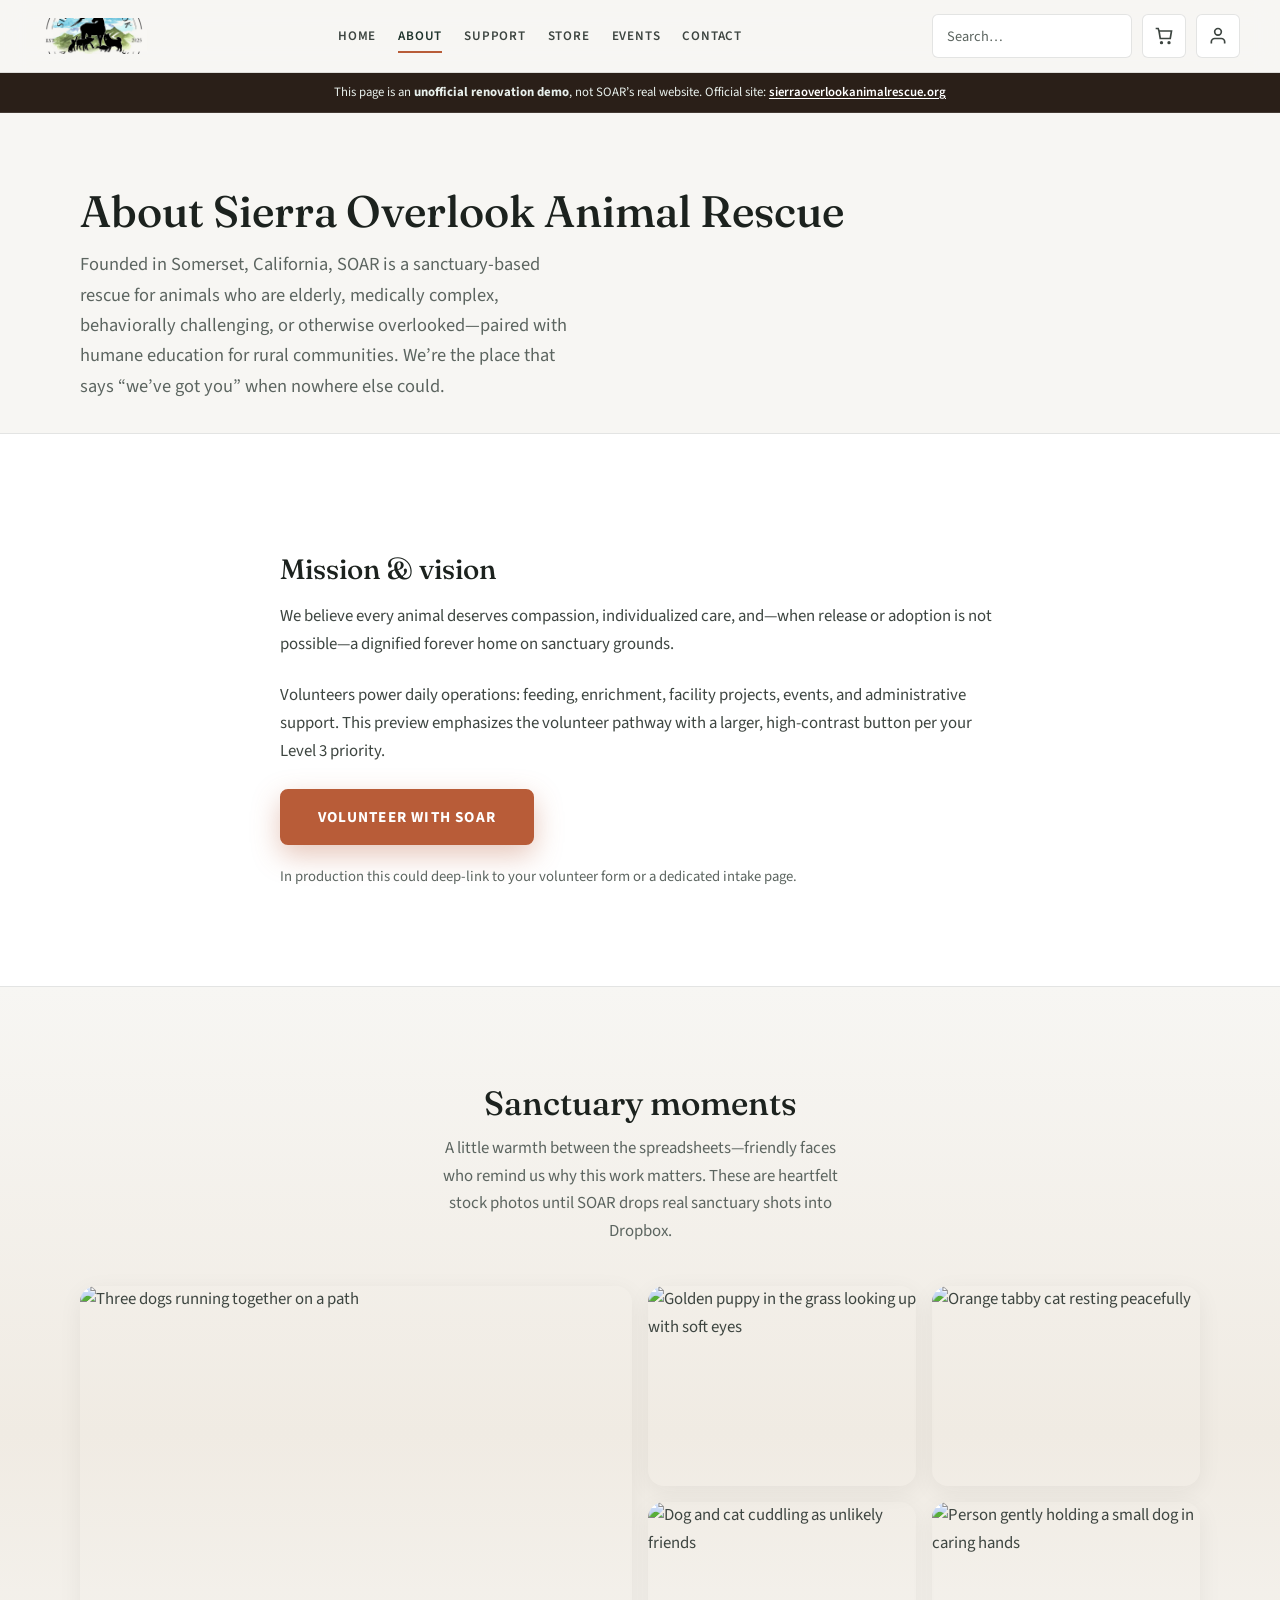
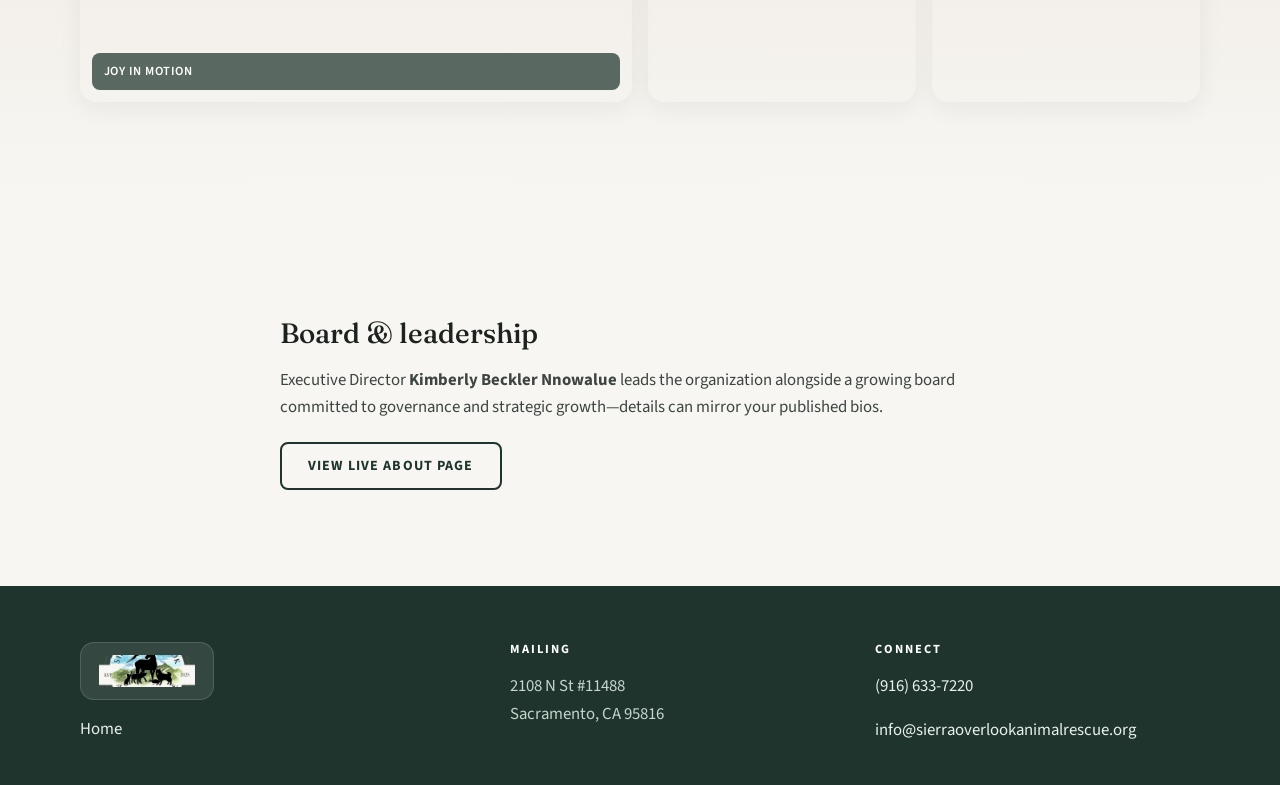
==== commit e11f8134: "fix: store CTA under middle product, support layout, logos, revert hero scroll - Align Browse all pr" ====
--- a/about.html
+++ b/about.html
@@ -15,7 +15,7 @@
   <header class="site-header">
     <div class="site-header__inner">
       <a class="brand" href="index.html">
-        <img class="brand__logo" src="images/brand/soar-logo.png" alt="Sierra Overlook Animal Rescue" width="260" height="86" decoding="async" />
+        <img class="brand__logo" src="images/brand/soar-logo.png" alt="Sierra Overlook Animal Rescue" width="200" height="67" decoding="async" />
       </a>
       <button type="button" class="nav-toggle" aria-label="Open menu" aria-expanded="false"><span></span></button>
       <div class="nav-primary-wrap">
@@ -99,7 +99,7 @@
     <div class="wrap footer-grid">
       <div>
         <div class="footer-brand-block">
-          <img class="footer-brand__logo" src="images/brand/soar-logo.png" alt="Sierra Overlook Animal Rescue" width="200" height="66" loading="lazy" decoding="async" />
+          <img class="footer-brand__logo" src="images/brand/soar-logo.png" alt="Sierra Overlook Animal Rescue" width="168" height="56" loading="lazy" decoding="async" />
         </div>
         <p><a href="index.html">Home</a></p>
       </div>
--- a/css/soar-prototype.css
+++ b/css/soar-prototype.css
@@ -136,13 +136,15 @@
   text-decoration: none;
   color: inherit;
   flex-shrink: 0;
-}
-
-/* Official SOAR wordmark from published Wix assets (vendored under images/brand). */
+  overflow: visible;
+}
+
+/* Official SOAR wordmark — modest height + enough width so the round mark isn’t clipped. */
 .brand__logo {
-  height: clamp(44px, 5.5vw, 56px);
+  height: 36px;
   width: auto;
-  max-width: min(280px, 58vw);
+  max-height: 38px;
+  max-width: min(220px, 52vw);
   object-fit: contain;
   object-position: left center;
   display: block;
@@ -943,6 +945,8 @@
 
 /* Footer */
 .site-footer {
+  position: relative;
+  z-index: 2;
   background: var(--forest-deep);
   color: #c5d4cc;
   padding: 56px 0 40px;
@@ -978,19 +982,22 @@
 .footer-brand-block {
   display: inline-flex;
   align-items: center;
+  justify-content: center;
   margin-bottom: 16px;
-  padding: 10px 14px;
+  padding: 12px 18px;
   background: rgba(255, 255, 255, 0.1);
-  border-radius: 12px;
+  border-radius: 14px;
   border: 1px solid rgba(255, 255, 255, 0.14);
+  overflow: visible;
 }
 
 .footer-brand__logo {
-  height: 48px;
+  height: 32px;
   width: auto;
-  max-width: min(220px, 70vw);
+  max-height: 34px;
+  max-width: min(200px, 75vw);
   object-fit: contain;
-  object-position: left center;
+  object-position: center center;
   display: block;
 }
 
@@ -1048,20 +1055,25 @@
   grid-template-columns: 1fr 1fr;
   gap: clamp(28px, 5vw, 56px);
   align-items: start;
-  padding-bottom: 80px;
-}
-
+  padding-bottom: clamp(72px, 12vw, 128px);
+}
+
+/* Static layout (no sticky) so the photo can’t ride over the footer while scrolling. */
 .split-support__visual {
   border-radius: var(--radius-lg);
   overflow: hidden;
   box-shadow: var(--shadow);
-  position: sticky;
-  top: calc(var(--header-h) + 24px);
+  position: relative;
+  align-self: start;
+  width: 100%;
+  max-width: 520px;
+  justify-self: center;
 }
 
 .split-support__visual--warm {
   position: relative;
-  padding: 8px;
+  padding: 10px;
+  box-sizing: border-box;
   background: linear-gradient(
     145deg,
     rgba(184, 92, 56, 0.18) 0%,
@@ -1076,16 +1088,23 @@
 .split-support__visual--warm::after {
   content: "";
   position: absolute;
-  inset: 14px;
-  border-radius: calc(var(--radius-lg) - 6px);
+  inset: 16px;
+  border-radius: calc(var(--radius-lg) - 4px);
   pointer-events: none;
   box-shadow: 0 0 0 1px rgba(44, 74, 62, 0.08) inset;
 }
 
 .split-support__visual--warm img {
-  border-radius: calc(var(--radius-lg) - 8px);
+  border-radius: calc(var(--radius-lg) - 10px);
   position: relative;
   z-index: 1;
+  display: block;
+  width: 100%;
+  aspect-ratio: 4 / 5;
+  max-height: min(68vh, 560px);
+  height: auto;
+  object-fit: cover;
+  object-position: center 22%;
 }
 
 .split-support__visual img {
@@ -1197,16 +1216,26 @@
   }
 
   .split-support__visual {
-    position: static;
-    max-height: 280px;
+    max-width: min(100%, 440px);
+    margin-inline: auto;
   }
 
   .split-support__visual--warm {
-    padding: 6px;
+    padding: 8px;
+  }
+
+  .split-support__visual--warm::after {
+    inset: 12px;
+  }
+
+  .split-support__visual--warm img {
+    max-height: min(52vh, 420px);
+    aspect-ratio: 3 / 4;
+    object-position: center 20%;
   }
 
   .split-support__visual img {
-    height: 100%;
+    max-height: min(52vh, 420px);
     object-fit: cover;
   }
 }
@@ -1261,6 +1290,34 @@
   display: grid;
   grid-template-columns: repeat(auto-fill, minmax(240px, 1fr));
   gap: 28px;
+}
+
+/* Store: three equal columns on wide viewports so the CTA can sit under the middle product. */
+@media (min-width: 880px) {
+  .store-product-catalog {
+    grid-template-columns: repeat(3, 1fr);
+  }
+}
+
+/* CTA row uses the same column tracks + gap as the product grid above. */
+.store-cta-align {
+  margin-top: 28px;
+  display: flex;
+  justify-content: center;
+}
+
+@media (min-width: 880px) {
+  .store-cta-align {
+    display: grid;
+    grid-template-columns: repeat(3, 1fr);
+    gap: 28px;
+  }
+
+  .store-cta-align__inner {
+    grid-column: 2;
+    display: flex;
+    justify-content: center;
+  }
 }
 
 .product-card {
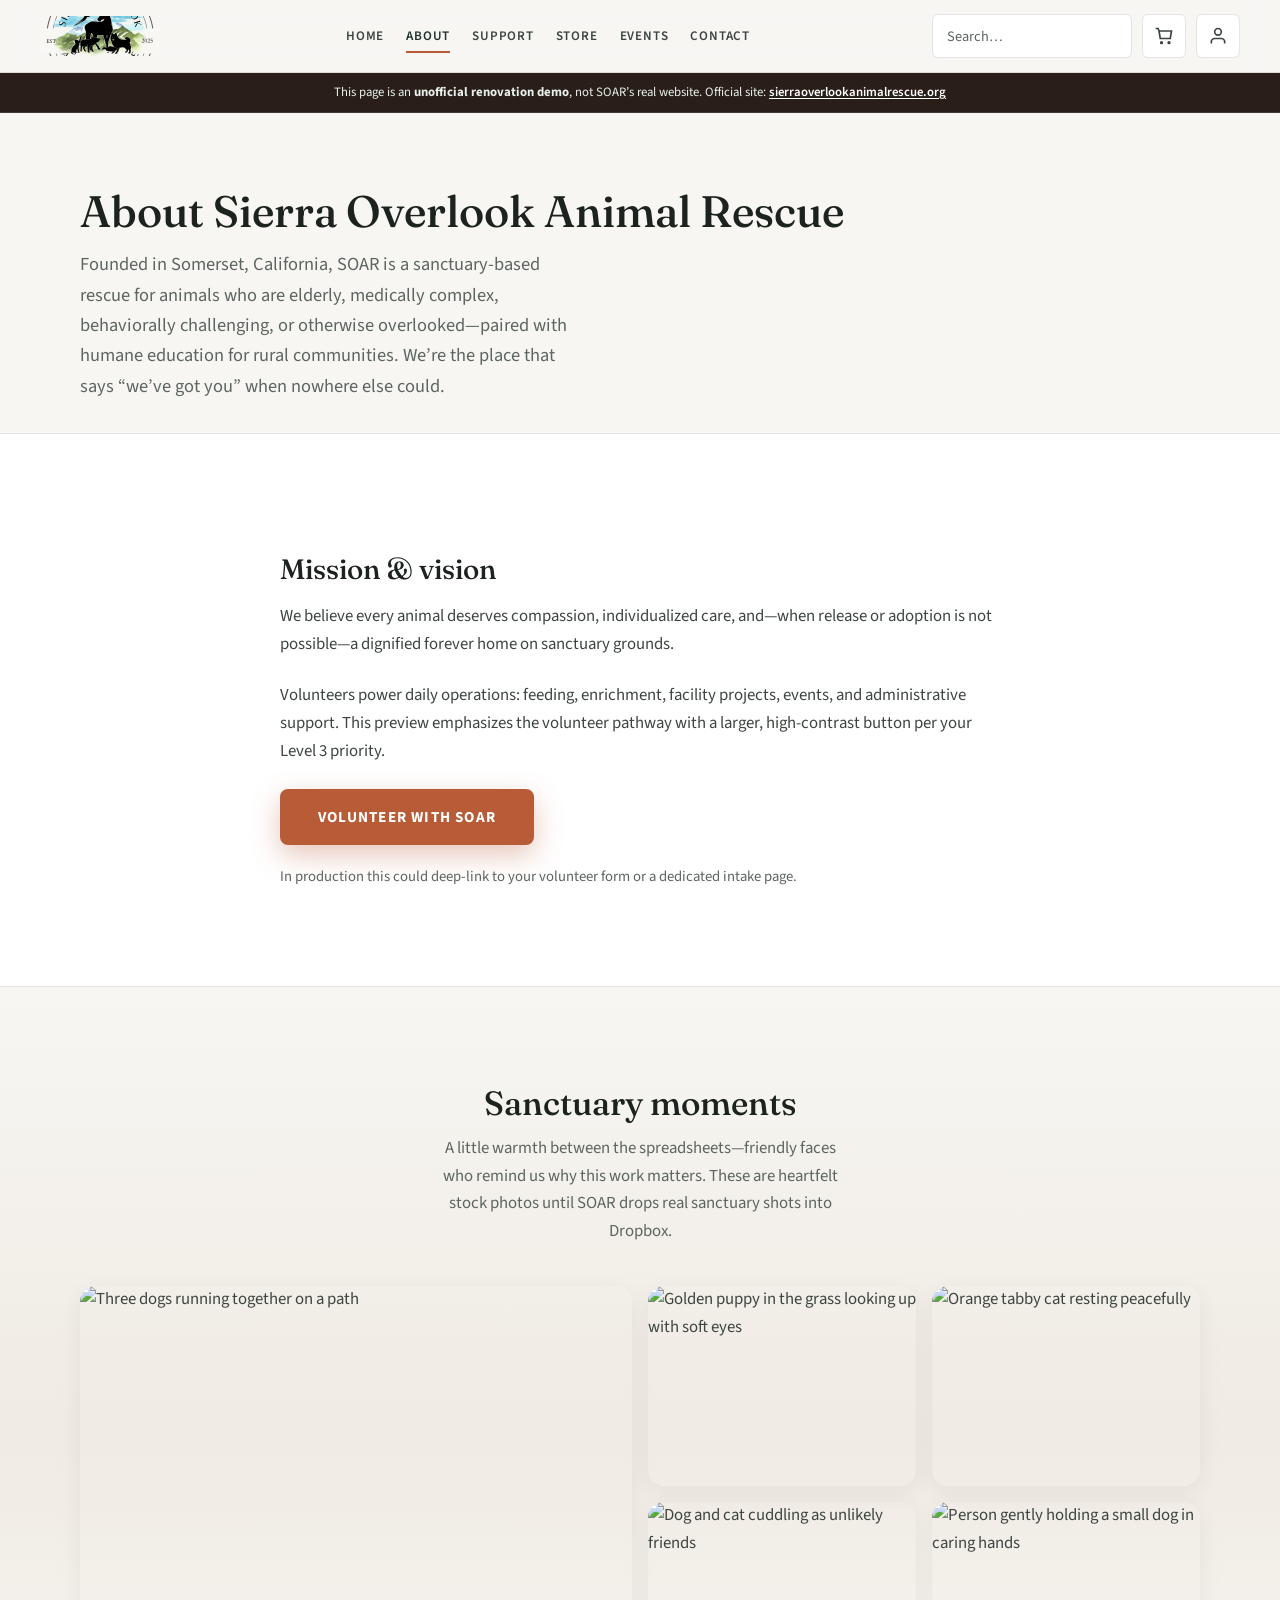
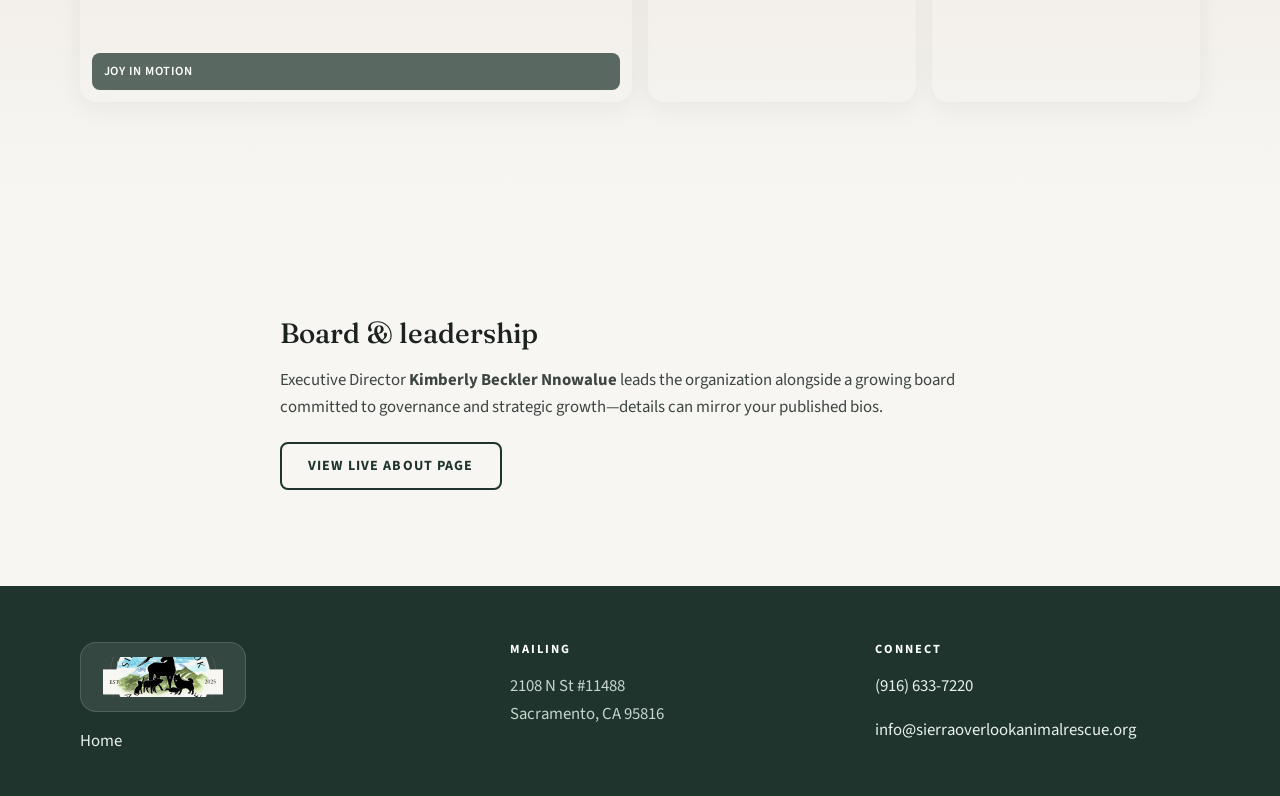
==== commit f3c46301: "fix(brand): show full SOAR logo lockup in header and footer Widen navbar and footer logo bounds and " ====
--- a/about.html
+++ b/about.html
@@ -15,7 +15,7 @@
   <header class="site-header">
     <div class="site-header__inner">
       <a class="brand" href="index.html">
-        <img class="brand__logo" src="images/brand/soar-logo.png" alt="Sierra Overlook Animal Rescue" width="200" height="67" decoding="async" />
+        <img class="brand__logo" src="images/brand/soar-logo.png" alt="Sierra Overlook Animal Rescue" width="480" height="160" decoding="async" />
       </a>
       <button type="button" class="nav-toggle" aria-label="Open menu" aria-expanded="false"><span></span></button>
       <div class="nav-primary-wrap">
@@ -99,7 +99,7 @@
     <div class="wrap footer-grid">
       <div>
         <div class="footer-brand-block">
-          <img class="footer-brand__logo" src="images/brand/soar-logo.png" alt="Sierra Overlook Animal Rescue" width="168" height="56" loading="lazy" decoding="async" />
+          <img class="footer-brand__logo" src="images/brand/soar-logo.png" alt="Sierra Overlook Animal Rescue" width="480" height="160" loading="lazy" decoding="async" />
         </div>
         <p><a href="index.html">Home</a></p>
       </div>
--- a/css/soar-prototype.css
+++ b/css/soar-prototype.css
@@ -116,6 +116,7 @@
   background: rgba(247, 246, 243, 0.92);
   backdrop-filter: blur(12px);
   border-bottom: 1px solid var(--line);
+  overflow: visible;
 }
 
 .site-header__inner {
@@ -127,6 +128,7 @@
   width: min(100% - 40px, calc(var(--max) + 80px));
   margin-inline: auto;
   padding-block: 10px;
+  overflow: visible;
 }
 
 .brand {
@@ -135,19 +137,21 @@
   gap: 12px;
   text-decoration: none;
   color: inherit;
-  flex-shrink: 0;
+  flex: 0 0 auto;
   overflow: visible;
-}
-
-/* Official SOAR wordmark — modest height + enough width so the round mark isn’t clipped. */
+  padding: 2px 4px 2px 0;
+  box-sizing: content-box;
+}
+
+/* Full SOAR lockup: wide enough for circular emblem + wordmark (object-fit: contain, never crop). */
 .brand__logo {
-  height: 36px;
+  display: block;
   width: auto;
-  max-height: 38px;
-  max-width: min(220px, 52vw);
+  height: 40px;
+  max-height: 44px;
+  max-width: min(360px, 78vw);
   object-fit: contain;
   object-position: left center;
-  display: block;
 }
 
 .brand__mark {
@@ -984,21 +988,21 @@
   align-items: center;
   justify-content: center;
   margin-bottom: 16px;
-  padding: 12px 18px;
+  padding: 14px 22px;
   background: rgba(255, 255, 255, 0.1);
-  border-radius: 14px;
+  border-radius: 16px;
   border: 1px solid rgba(255, 255, 255, 0.14);
   overflow: visible;
 }
 
 .footer-brand__logo {
-  height: 32px;
+  display: block;
   width: auto;
-  max-height: 34px;
-  max-width: min(200px, 75vw);
+  height: 40px;
+  max-height: 48px;
+  max-width: min(340px, 90vw);
   object-fit: contain;
   object-position: center center;
-  display: block;
 }
 
 .footer-brand {
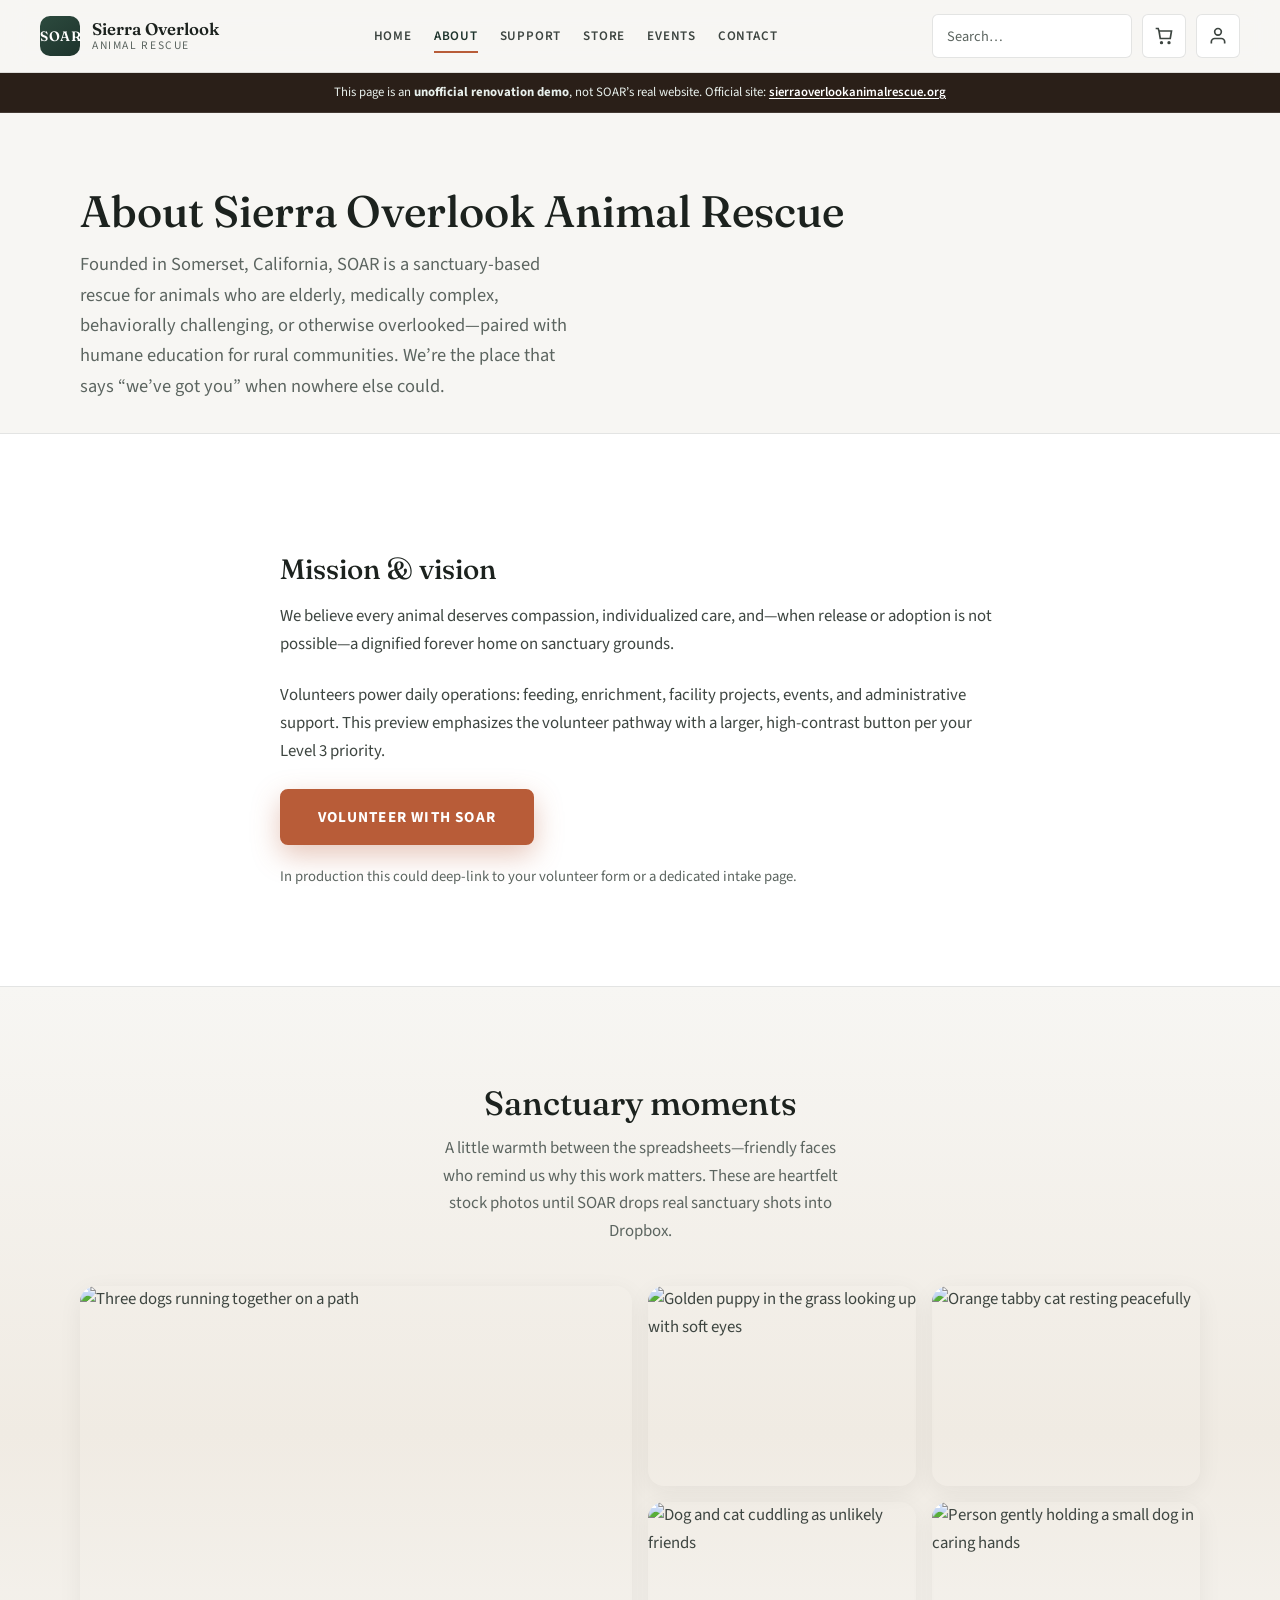
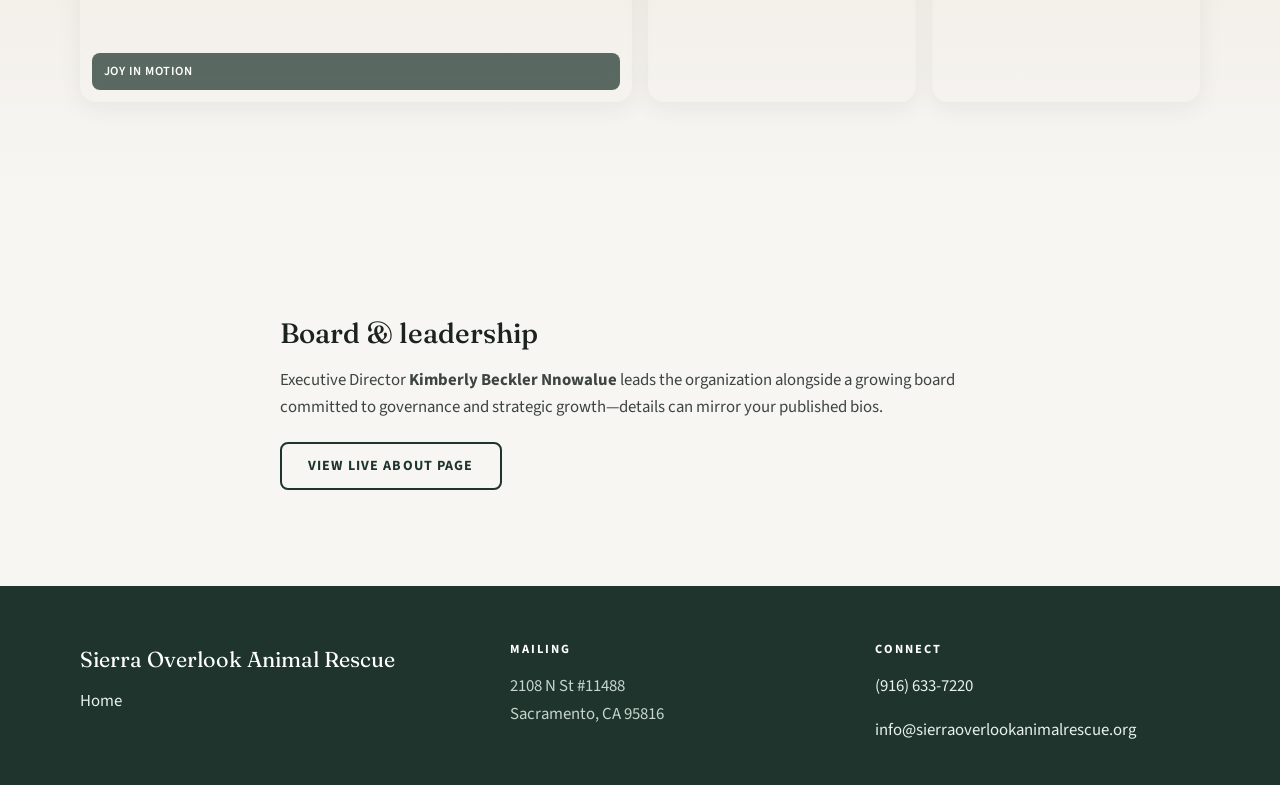
==== commit d16226b8: "feat(brand): restore prototype nav lockup; feature official logo on home Use the original SOAR text " ====
--- a/about.html
+++ b/about.html
@@ -15,7 +15,11 @@
   <header class="site-header">
     <div class="site-header__inner">
       <a class="brand" href="index.html">
-        <img class="brand__logo" src="images/brand/soar-logo.png" alt="Sierra Overlook Animal Rescue" width="480" height="160" decoding="async" />
+        <span class="brand__mark" aria-hidden="true">SOAR</span>
+        <span class="brand__text">
+          <span class="brand__name">Sierra Overlook</span>
+          <span class="brand__tag">Animal Rescue</span>
+        </span>
       </a>
       <button type="button" class="nav-toggle" aria-label="Open menu" aria-expanded="false"><span></span></button>
       <div class="nav-primary-wrap">
@@ -98,9 +102,7 @@
   <footer class="site-footer">
     <div class="wrap footer-grid">
       <div>
-        <div class="footer-brand-block">
-          <img class="footer-brand__logo" src="images/brand/soar-logo.png" alt="Sierra Overlook Animal Rescue" width="480" height="160" loading="lazy" decoding="async" />
-        </div>
+        <p class="footer-brand">Sierra Overlook Animal Rescue</p>
         <p><a href="index.html">Home</a></p>
       </div>
       <div>
--- a/css/soar-prototype.css
+++ b/css/soar-prototype.css
@@ -139,19 +139,6 @@
   color: inherit;
   flex: 0 0 auto;
   overflow: visible;
-  padding: 2px 4px 2px 0;
-  box-sizing: content-box;
-}
-
-/* Full SOAR lockup: wide enough for circular emblem + wordmark (object-fit: contain, never crop). */
-.brand__logo {
-  display: block;
-  width: auto;
-  height: 40px;
-  max-height: 44px;
-  max-width: min(360px, 78vw);
-  object-fit: contain;
-  object-position: left center;
 }
 
 .brand__mark {
@@ -500,6 +487,33 @@
   color: var(--sage);
   font-weight: 700;
   margin-bottom: 14px;
+}
+
+/* Official wordmark from the live site (vendored PNG) — homepage only, sized for stakeholder review. */
+.hero__owner-logo {
+  margin: 0 0 22px;
+  max-width: min(320px, 90vw);
+}
+
+.hero__owner-logo img {
+  display: block;
+  width: 100%;
+  height: auto;
+  max-height: clamp(72px, 14vw, 100px);
+  object-fit: contain;
+  object-position: left center;
+}
+
+.hero__owner-logo-note {
+  margin: 12px 0 0;
+  font-size: 0.8rem;
+  line-height: 1.55;
+  color: var(--muted);
+  max-width: 38ch;
+}
+
+.hero__owner-logo-note a {
+  font-weight: 600;
 }
 
 .hero h1 {
@@ -983,28 +997,6 @@
   font-weight: 700;
 }
 
-.footer-brand-block {
-  display: inline-flex;
-  align-items: center;
-  justify-content: center;
-  margin-bottom: 16px;
-  padding: 14px 22px;
-  background: rgba(255, 255, 255, 0.1);
-  border-radius: 16px;
-  border: 1px solid rgba(255, 255, 255, 0.14);
-  overflow: visible;
-}
-
-.footer-brand__logo {
-  display: block;
-  width: auto;
-  height: 40px;
-  max-height: 48px;
-  max-width: min(340px, 90vw);
-  object-fit: contain;
-  object-position: center center;
-}
-
 .footer-brand {
   font-family: var(--font-display);
   font-size: 1.35rem;
